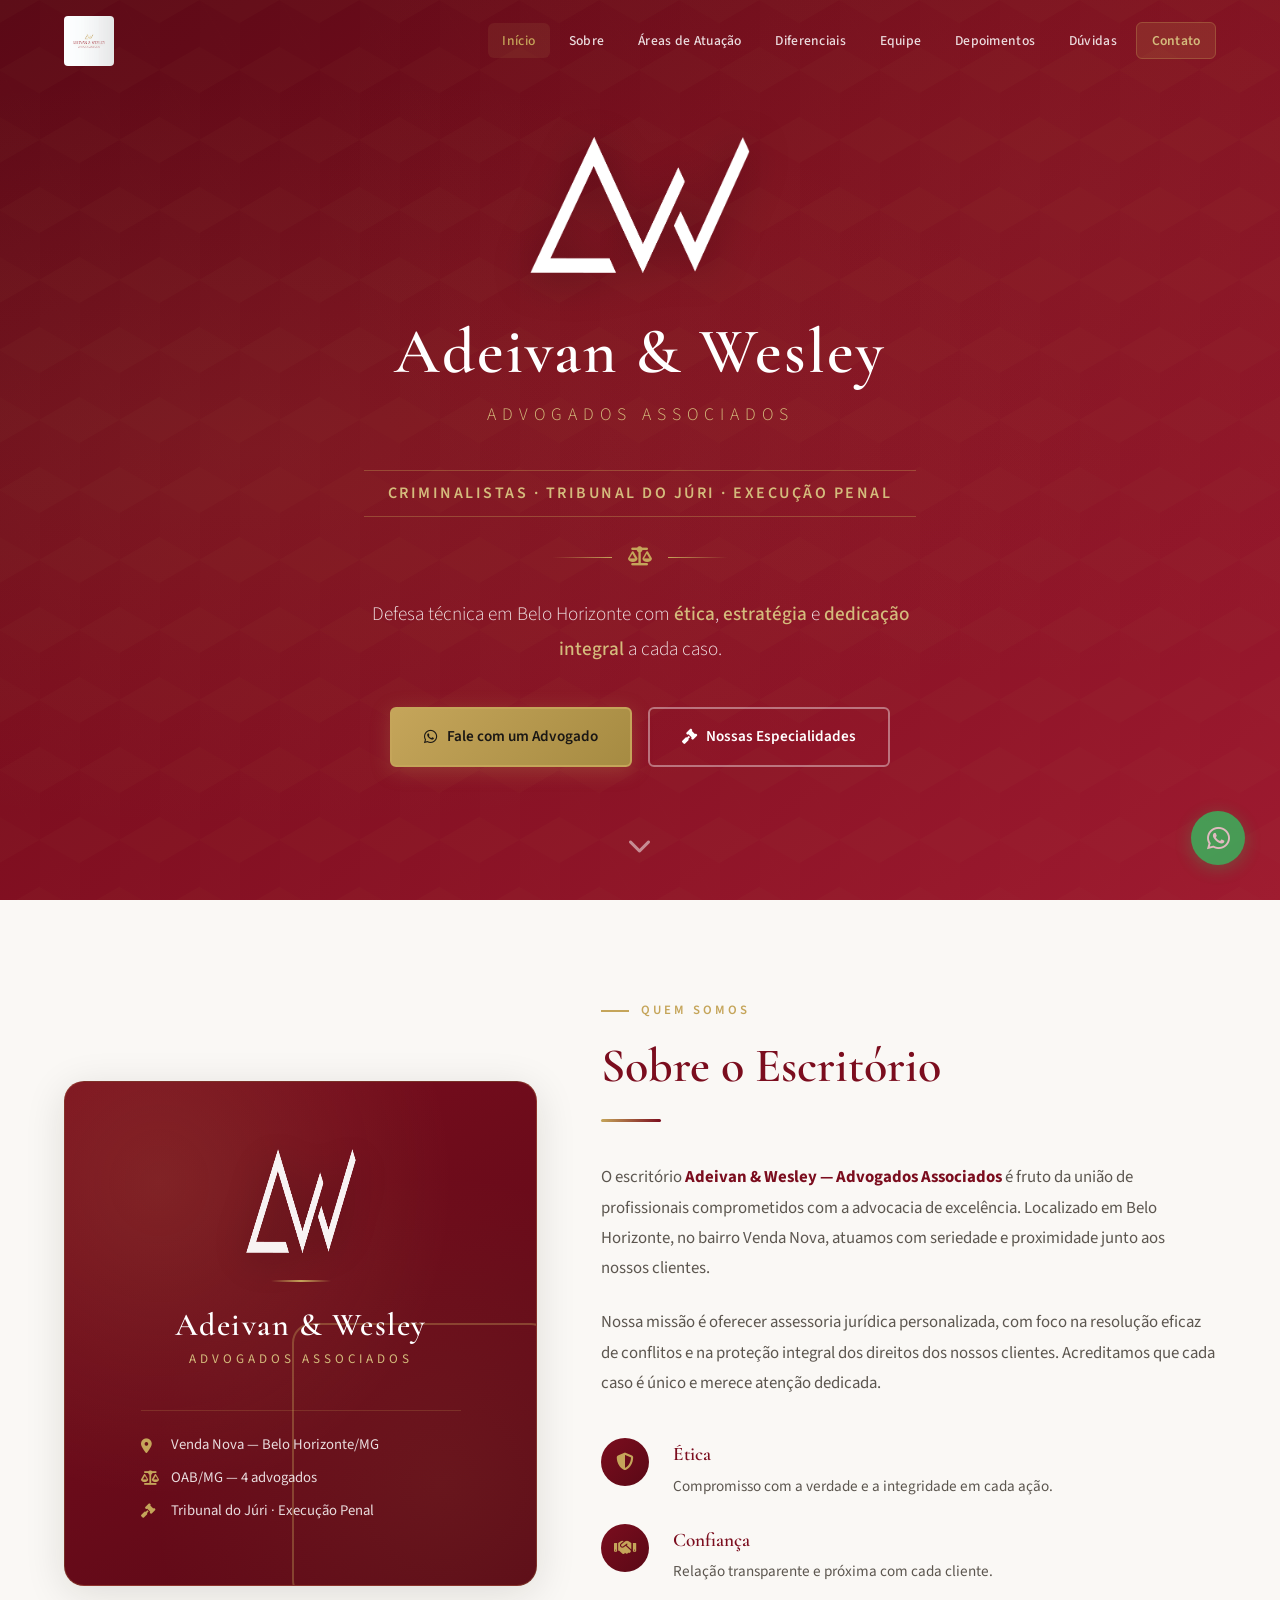
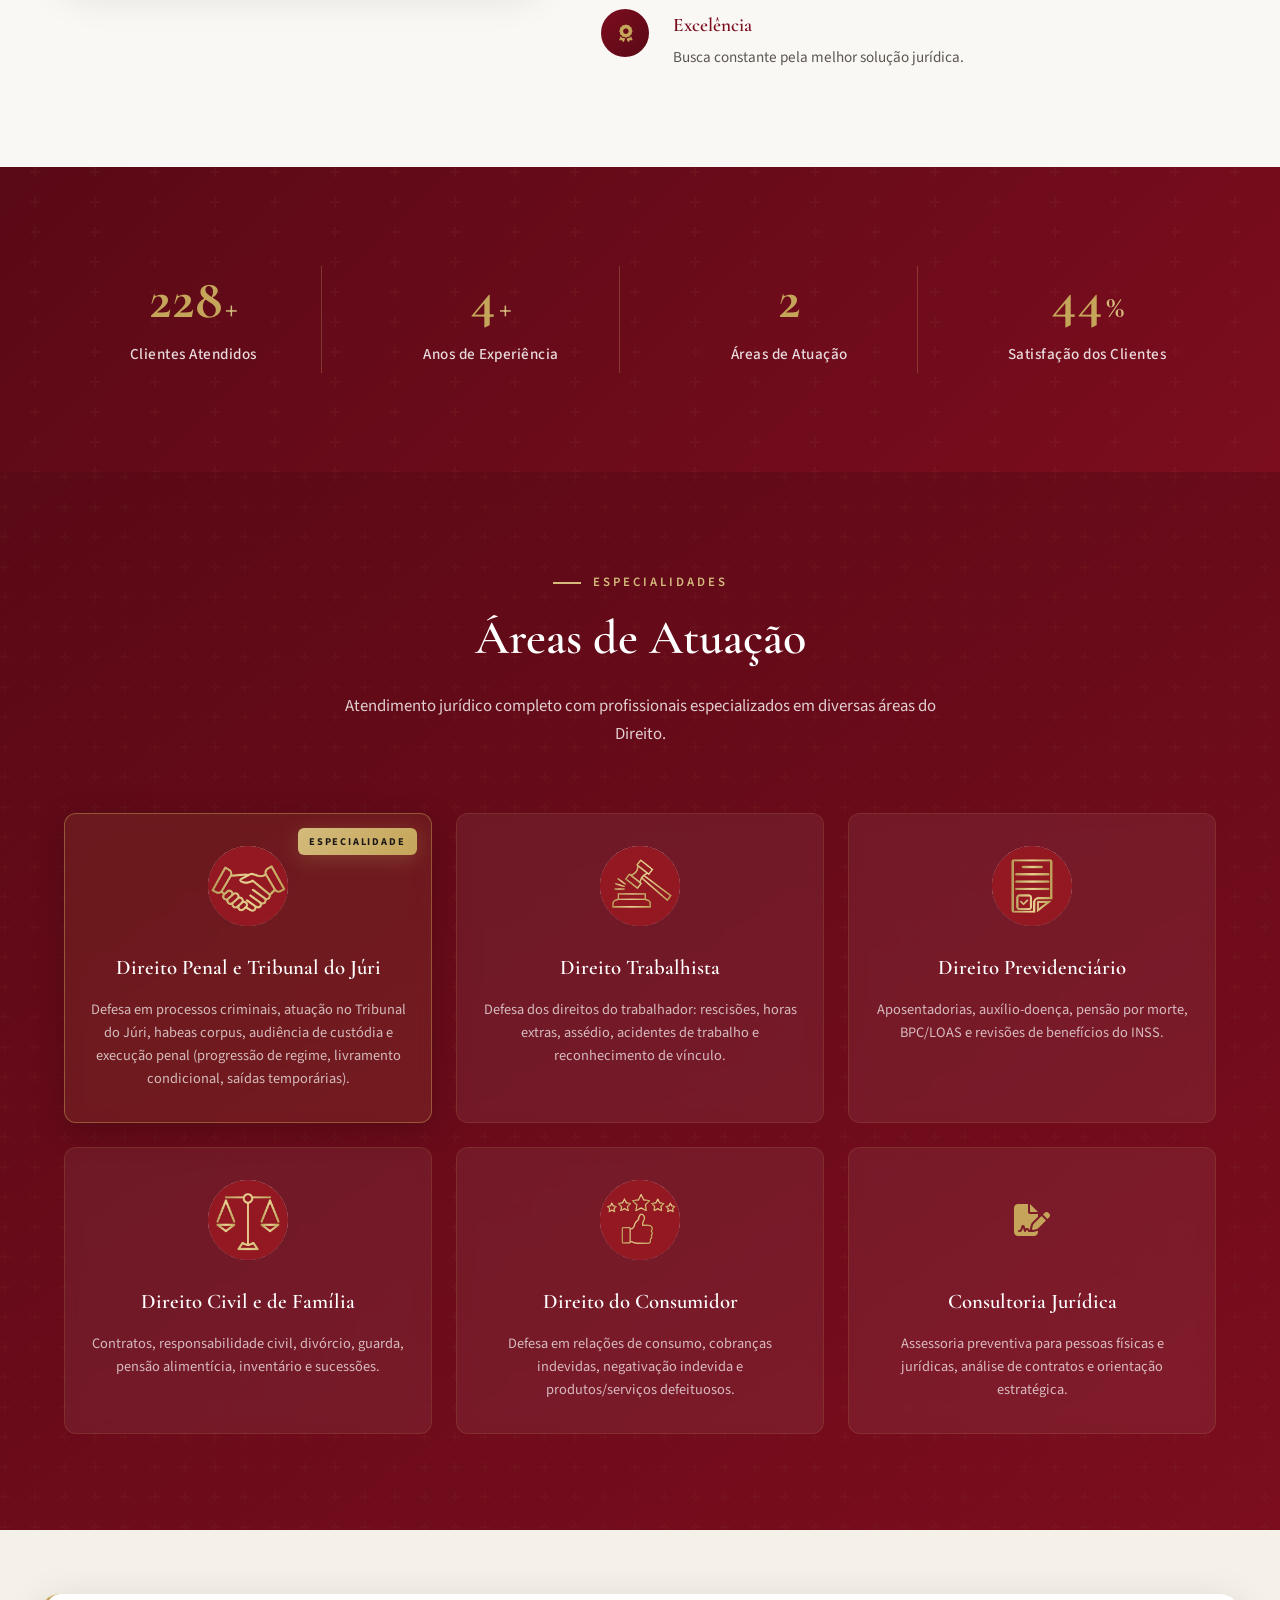
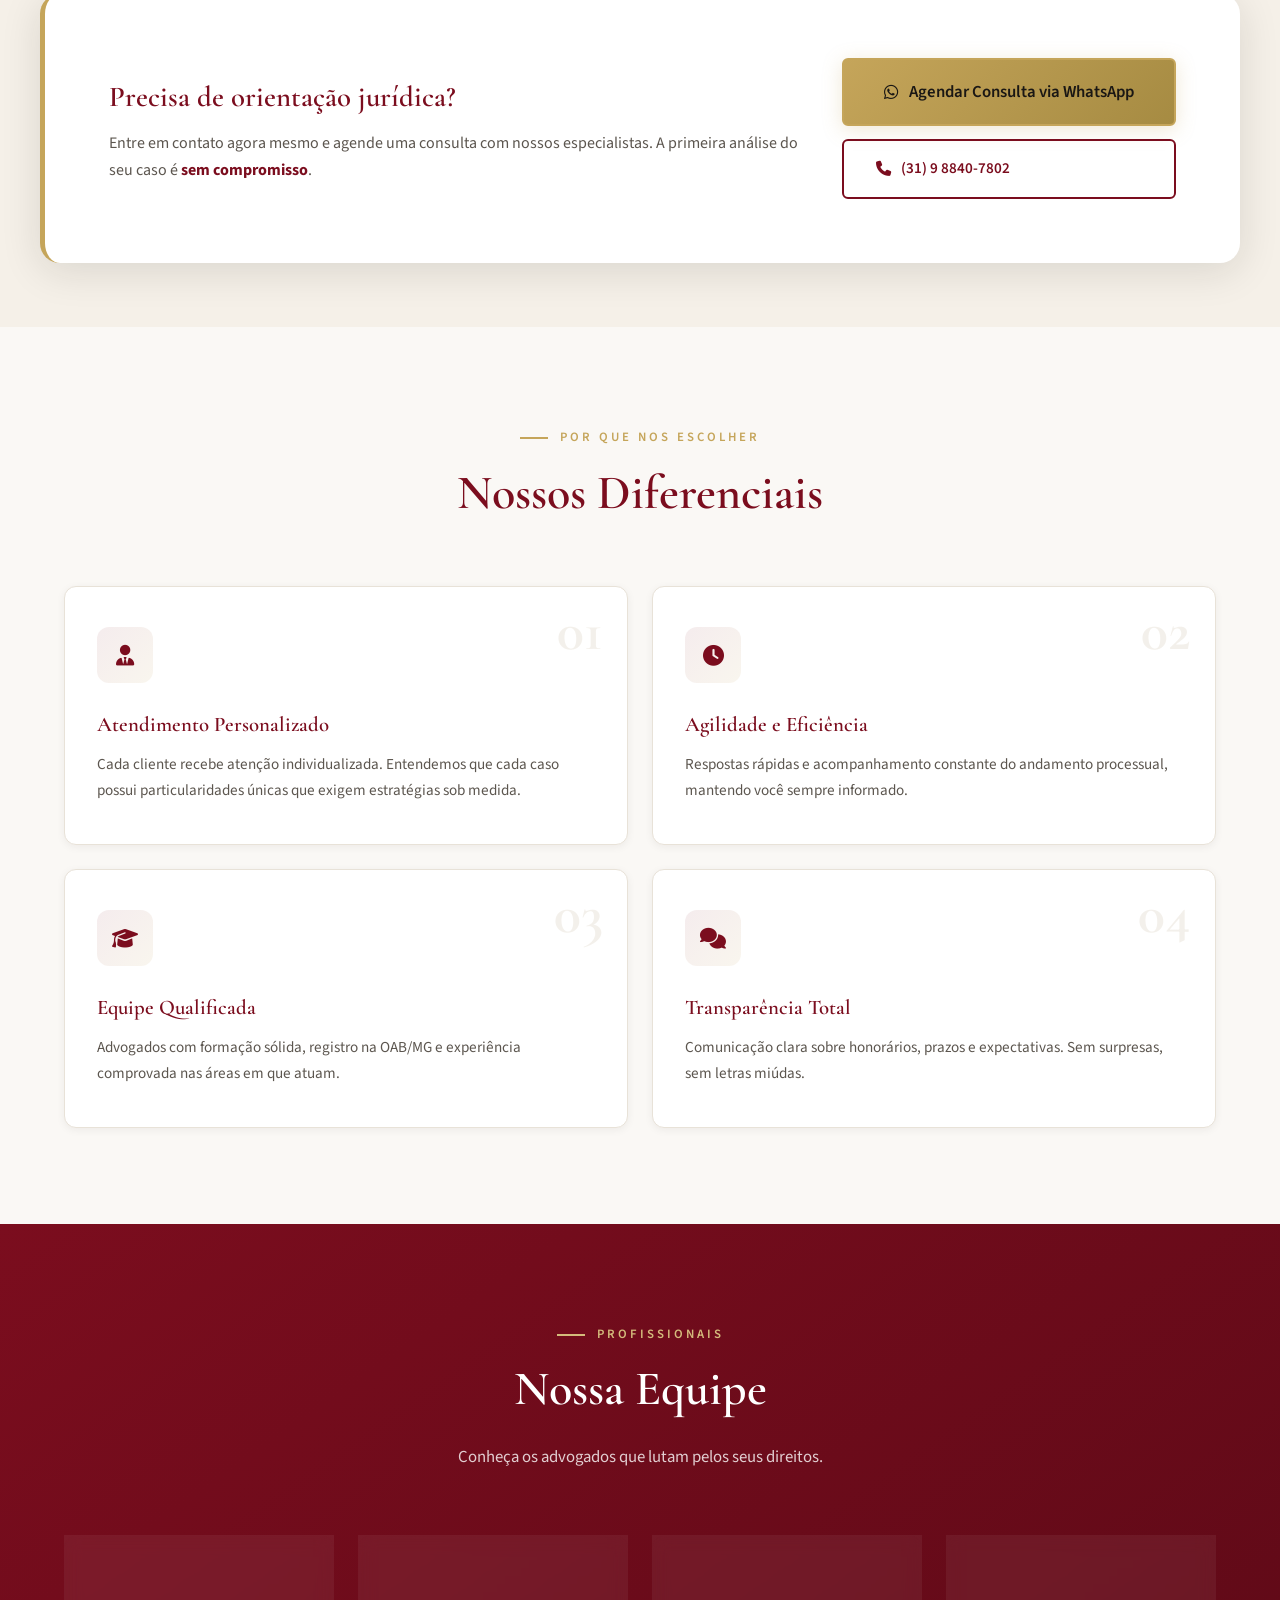
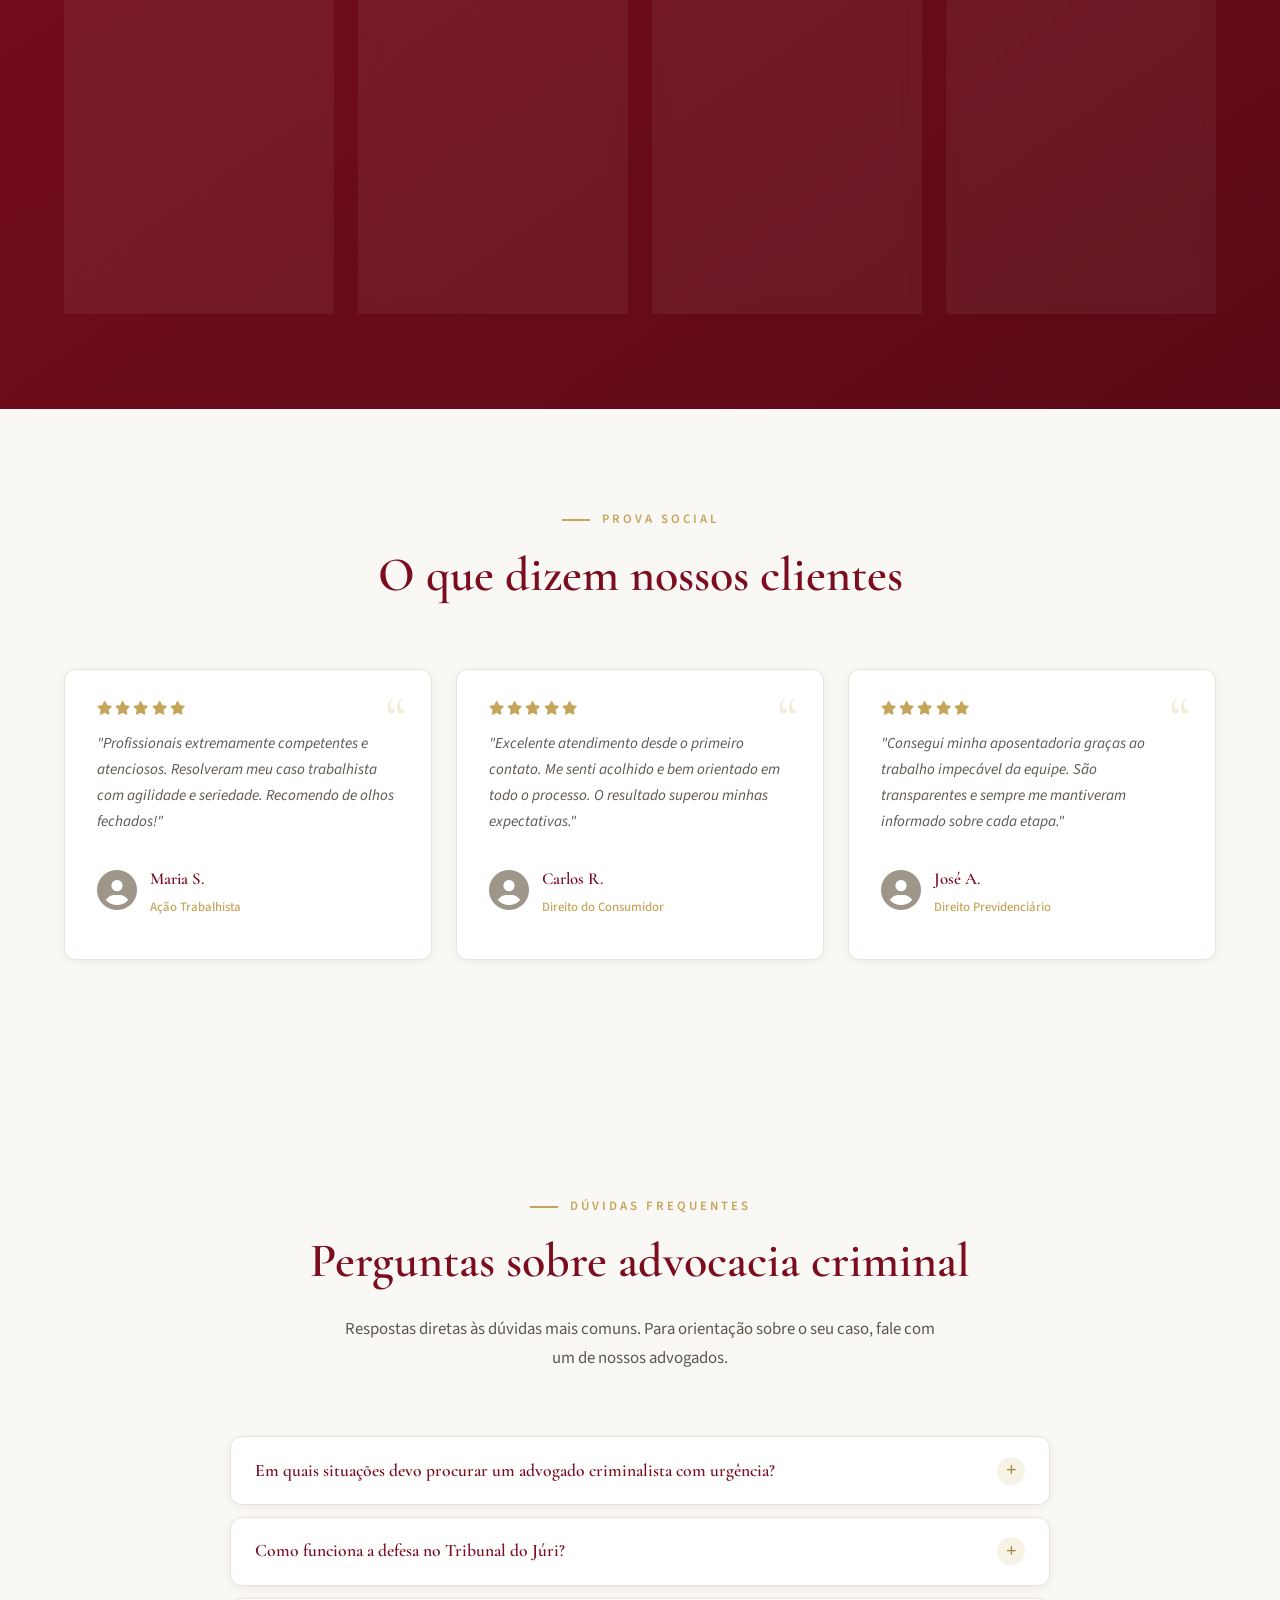
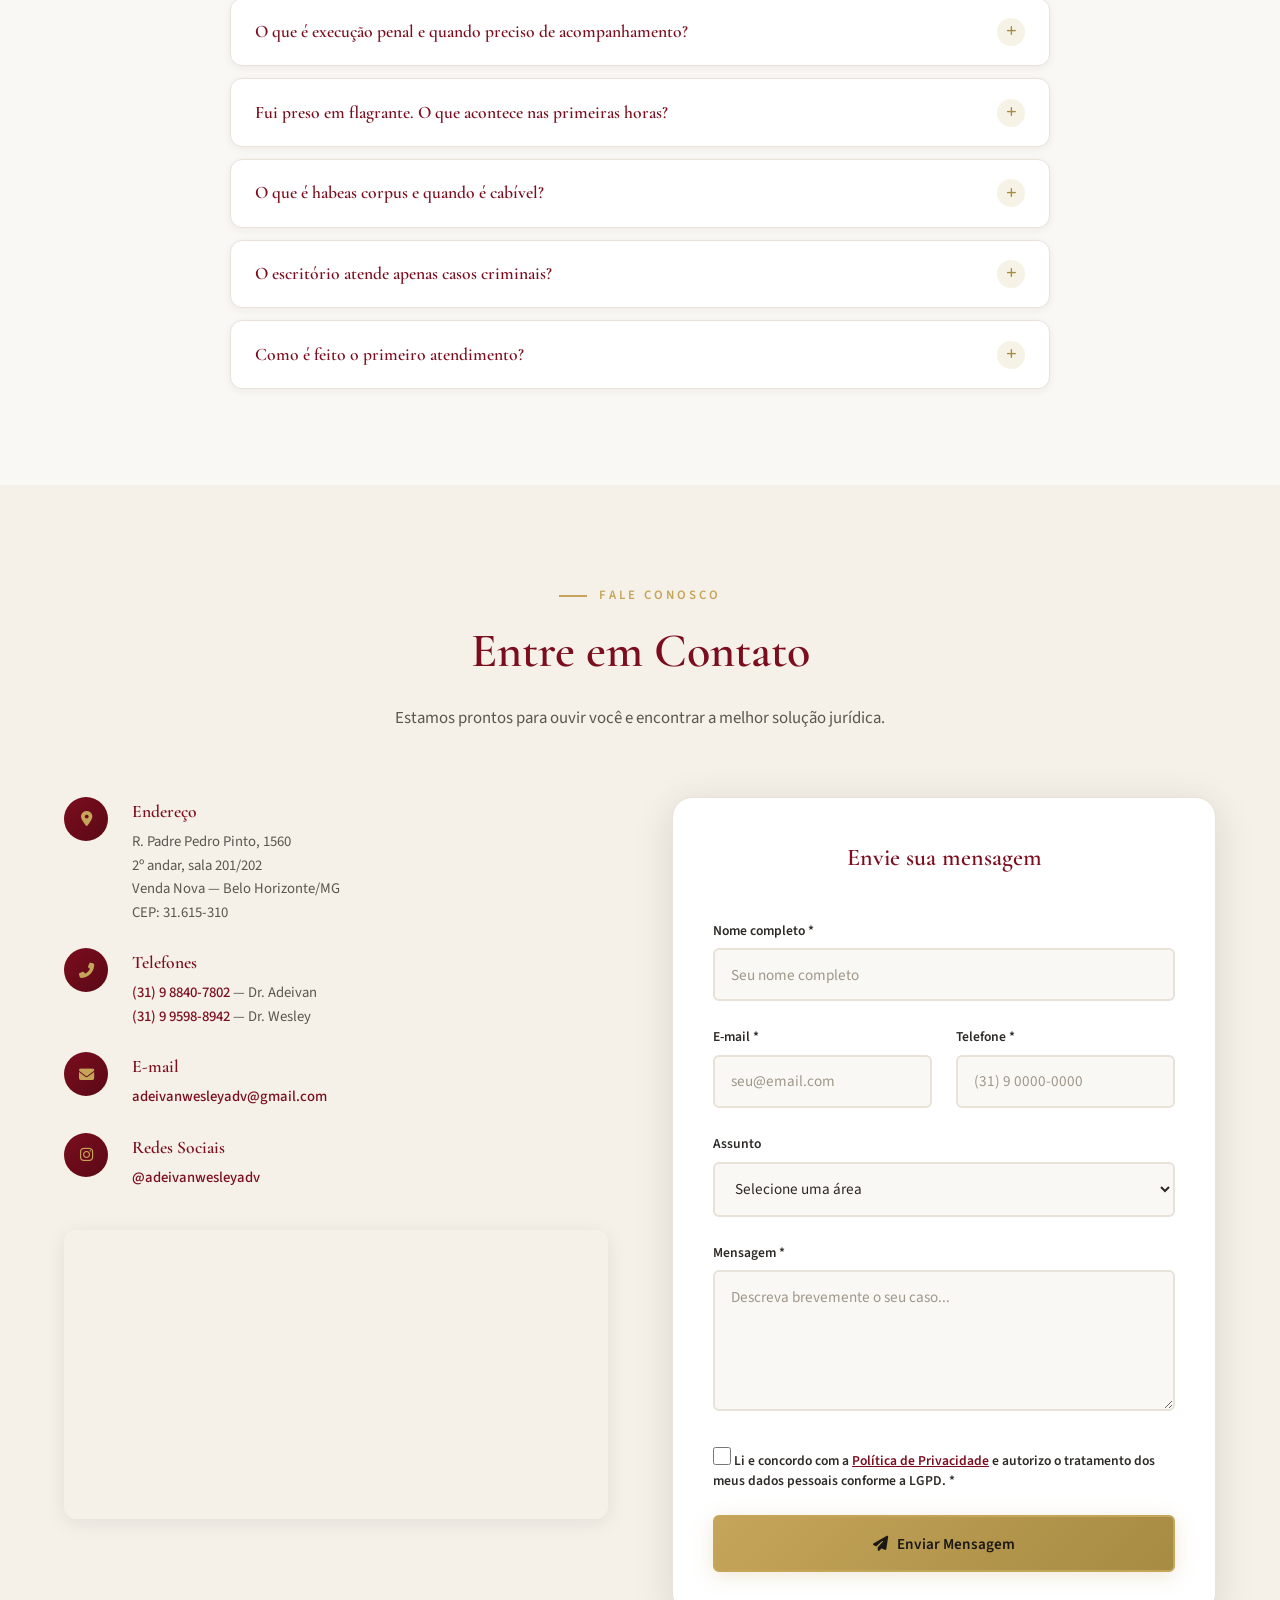
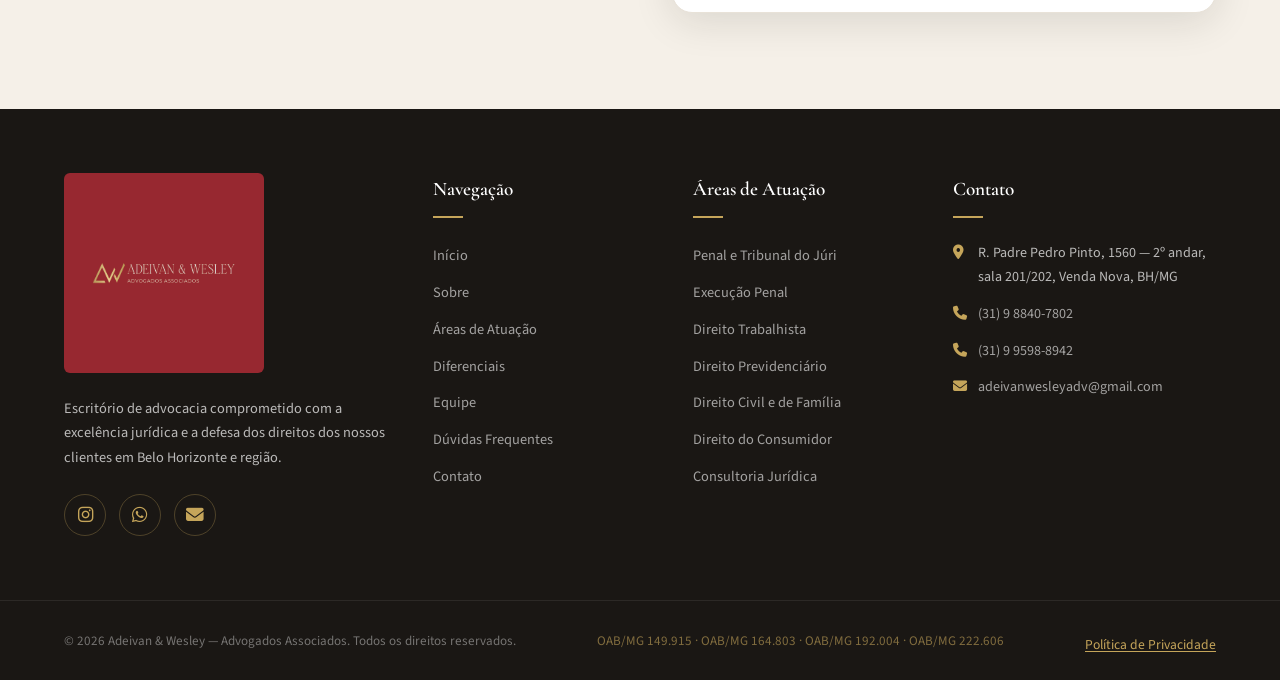
==== index.html @ 70355c6b "Commit inicial: LP Adeivan & Wesley Advogados Associados Landing page institucional posicionada como" ====
<!DOCTYPE html>
<html lang="pt-BR">

<head>
    <meta charset="UTF-8">
    <meta name="viewport" content="width=device-width, initial-scale=1.0">
    <meta name="description"
        content="Adeivan & Wesley — Advogados Associados em Belo Horizonte. Criminalistas com atuação no Tribunal do Júri e Execução Penal. Também Direito Trabalhista, Previdenciário, Civil e do Consumidor.">
    <meta name="keywords"
        content="advogado criminalista belo horizonte, advogado júri bh, tribunal do júri, execução penal, habeas corpus, audiência de custódia, advogado trabalhista bh, advogado previdenciário bh, Adeivan Wesley, Venda Nova">
    <meta name="author" content="Adeivan & Wesley Advogados Associados">
    <title>Advogados Criminalistas em BH | Adeivan & Wesley — Tribunal do Júri e Execução Penal</title>

    <!-- Favicon -->
    <link rel="icon" type="image/png" href="extracted/MARCA D'ÁGUA ÍCONE - VERSÃO PRETA.png">
    <link rel="apple-touch-icon" href="extracted/MARCA D'ÁGUA ÍCONE - VERSÃO PRETA.png">

    <!-- Open Graph / Social Media -->
    <meta property="og:type" content="website">
    <meta property="og:title" content="Advogados Criminalistas em BH | Adeivan & Wesley — Tribunal do Júri e Execução Penal">
    <meta property="og:description" content="Criminalistas em Belo Horizonte — atuação especializada no Tribunal do Júri e Execução Penal. Também Direito Trabalhista, Previdenciário, Civil e do Consumidor. Primeira análise sem compromisso.">
    <meta property="og:image" content="extracted/LOGOTIPO PRINCIPAL - VARIAÇÃO 1.jpg">
    <meta property="og:url" content="https://adeivanwesleyadv.com.br">
    <meta property="og:locale" content="pt_BR">
    <meta name="twitter:card" content="summary_large_image">
    <meta name="twitter:title" content="Advogados Criminalistas em BH | Adeivan & Wesley">
    <meta name="twitter:description" content="Criminalistas em Belo Horizonte — Tribunal do Júri e Execução Penal. Também Trabalhista, Previdenciário, Civil e Consumidor.">
    <meta name="twitter:image" content="extracted/LOGOTIPO PRINCIPAL - VARIAÇÃO 1.jpg">

    <!-- Canonical & Robots -->
    <link rel="canonical" href="https://adeivanwesleyadv.com.br">
    <meta name="robots" content="index, follow">

    <!-- Google Fonts -->
    <link rel="preconnect" href="https://fonts.googleapis.com">
    <link rel="preconnect" href="https://fonts.gstatic.com" crossorigin>
    <link
        href="https://fonts.googleapis.com/css2?family=Cormorant+Garamond:ital,wght@0,300;0,400;0,500;0,600;0,700;1,400;1,500&family=Source+Sans+3:wght@300;400;500;600;700&display=swap"
        rel="stylesheet">

    <!-- Font Awesome -->
    <link rel="preconnect" href="https://cdnjs.cloudflare.com" crossorigin>
    <link rel="stylesheet" href="https://cdnjs.cloudflare.com/ajax/libs/font-awesome/6.5.1/css/all.min.css">


    <!-- Schema.org JSON-LD (SEO Local) -->
    <script type="application/ld+json">
    {
        "@context": "https://schema.org",
        "@type": "LegalService",
        "name": "Adeivan & Wesley — Advogados Associados",
        "description": "Escritório de advocacia em Belo Horizonte especializado em Direito Penal — atuação no Tribunal do Júri e Execução Penal. Também Direito Trabalhista, Previdenciário, Civil, do Consumidor e Consultoria Jurídica.",
        "url": "https://adeivanwesleyadv.com.br",
        "telephone": ["+5531988407802", "+5531995988942"],
        "email": "adeivanwesleyadv@gmail.com",
        "address": {
            "@type": "PostalAddress",
            "streetAddress": "R. Padre Pedro Pinto, 1560, 2º andar, sala 201/202",
            "addressLocality": "Belo Horizonte",
            "addressRegion": "MG",
            "postalCode": "31615-310",
            "addressCountry": "BR"
        },
        "geo": {
            "@type": "GeoCoordinates",
            "latitude": "-19.83085",
            "longitude": "-43.97698"
        },
        "openingHours": "Mo-Fr 08:00-18:00",
        "priceRange": "$$",
        "image": "extracted/LOGOTIPO PRINCIPAL - VARIAÇÃO 1.jpg",
        "areaServed": {
            "@type": "City",
            "name": "Belo Horizonte"
        },
        "employee": [
            {
                "@type": "Person",
                "name": "Adeivan Pereira da Silva",
                "jobTitle": "Advogado Sócio — Criminalista",
                "telephone": "+5531988407802"
            },
            {
                "@type": "Person",
                "name": "Wesley Soares Lacerda",
                "jobTitle": "Advogado Sócio — Criminalista",
                "telephone": "+5531995988942"
            },
            {
                "@type": "Person",
                "name": "Wellington Júnio Soares da Silva",
                "jobTitle": "Advogado Parceiro — Trabalhista e Previdenciarista",
                "telephone": "+5531986813325"
            },
            {
                "@type": "Person",
                "name": "Márcia Pereira da Silva",
                "jobTitle": "Advogada Associada — Civilista e Familiarista"
            }
        ],
        "sameAs": [
            "https://instagram.com/adeivanwesleyadv"
        ],
        "aggregateRating": {
            "@type": "AggregateRating",
            "ratingValue": "5.0",
            "reviewCount": "3"
        }
    }
    </script>

    <link rel="stylesheet" href="style.css">
</head>

<body>
    <!-- Skip to content (acessibilidade) -->
    <a href="#sobre" class="skip-to-content">Pular para o conteúdo</a>

    <!-- ===== HEADER / NAVEGAÇÃO ===== -->
    <header class="header" id="header">
        <div class="container header__inner">
            <a href="#hero" class="header__logo">
                <img src="extracted/LOGOTIPO PRINCIPAL - VARIAÇÃO 1.jpg" alt="Adeivan & Wesley Advogados Associados"
                    class="header__logo-img" width="160" height="50" fetchpriority="high" decoding="async">
            </a>
            <nav class="header__nav" id="nav" role="navigation" aria-label="Menu principal">
                <ul class="header__menu">
                    <li><a href="#hero" class="header__link">Início</a></li>
                    <li><a href="#sobre" class="header__link">Sobre</a></li>
                    <li><a href="#areas" class="header__link">Áreas de Atuação</a></li>
                    <li><a href="#diferenciais" class="header__link">Diferenciais</a></li>
                    <li><a href="#equipe" class="header__link">Equipe</a></li>
                    <li><a href="#depoimentos" class="header__link">Depoimentos</a></li>
                    <li><a href="#faq" class="header__link">Dúvidas</a></li>
                    <li><a href="#contato" class="header__link header__link--cta">Contato</a></li>
                </ul>
            </nav>
            <button class="header__hamburger" id="hamburger" aria-label="Abrir menu">
                <span></span>
                <span></span>
                <span></span>
            </button>
        </div>
    </header>

    <!-- ===== HERO ===== -->
    <section class="hero" id="hero">
        <div class="hero__overlay"></div>
        <div class="hero__pattern"></div>
        <div class="container hero__inner">
            <div class="hero__content reveal">
                <div class="hero__logo-wrapper">
                    <img src="extracted/MARCA D'ÁGUA ÍCONE - VERSÃO BRANCA.png" alt="Adeivan & Wesley — ícone"
                        class="hero__logo hero__logo--icon" width="220" height="220" fetchpriority="high" decoding="async">
                </div>
                <h1 class="hero__title">
                    <span class="hero__title-name">Adeivan & Wesley</span>
                    <span class="hero__title-sub">Advogados Associados</span>
                </h1>
                <p class="hero__specialty">Criminalistas &middot; Tribunal do Júri &middot; Execução Penal</p>
                <div class="hero__divider">
                    <span class="hero__divider-line"></span>
                    <span class="hero__divider-icon"><i class="fas fa-balance-scale"></i></span>
                    <span class="hero__divider-line"></span>
                </div>
                <p class="hero__slogan">Defesa técnica em Belo Horizonte com <em>ética</em>, <em>estratégia</em> e
                    <em>dedicação integral</em> a cada caso.</p>
                <div class="hero__actions">
                    <a href="https://wa.me/5531988407802?text=Ol%C3%A1%2C%20gostaria%20de%20falar%20com%20um%20advogado."
                        class="btn btn--primary" target="_blank" rel="noopener">
                        <i class="fab fa-whatsapp"></i> Fale com um Advogado
                    </a>
                    <a href="#areas" class="btn btn--outline">
                        <i class="fas fa-gavel"></i> Nossas Especialidades
                    </a>
                </div>
            </div>
        </div>
        <div class="hero__scroll-indicator">
            <a href="#sobre" aria-label="Rolar para baixo">
                <i class="fas fa-chevron-down"></i>
            </a>
        </div>
    </section>

    <!-- ===== SOBRE ===== -->
    <section class="sobre" id="sobre">
        <div class="container">
            <div class="sobre__grid">
                <div class="sobre__image-col reveal reveal--left">
                    <div class="sobre__card">
                        <img src="extracted/MARCA D'ÁGUA ÍCONE - VERSÃO BRANCA.png" alt="Adeivan & Wesley" class="sobre__card-icon" loading="lazy" width="110" height="110">
                        <div class="sobre__card-divider"></div>
                        <p class="sobre__card-name">Adeivan &amp; Wesley</p>
                        <p class="sobre__card-sub">Advogados Associados</p>
                        <ul class="sobre__card-meta">
                            <li><i class="fas fa-map-marker-alt"></i> Venda Nova — Belo Horizonte/MG</li>
                            <li><i class="fas fa-balance-scale"></i> OAB/MG — 4 advogados</li>
                            <li><i class="fas fa-gavel"></i> Tribunal do Júri &middot; Execução Penal</li>
                        </ul>
                        <div class="sobre__card-accent"></div>
                    </div>
                </div>
                <div class="sobre__text-col reveal reveal--right">
                    <span class="section-tag">Quem Somos</span>
                    <h2 class="section-title">Sobre o Escritório</h2>
                    <div class="sobre__divider"></div>
                    <p class="sobre__text">
                        O escritório <strong>Adeivan & Wesley — Advogados Associados</strong> é fruto da união de
                        profissionais comprometidos com a advocacia de excelência. Localizado em Belo Horizonte, no
                        bairro Venda Nova, atuamos com seriedade e proximidade junto aos nossos clientes.
                    </p>
                    <p class="sobre__text">
                        Nossa missão é oferecer assessoria jurídica personalizada, com foco na resolução eficaz de
                        conflitos e na proteção integral dos direitos dos nossos clientes. Acreditamos que cada caso é
                        único e merece atenção dedicada.
                    </p>
                    <div class="sobre__values">
                        <div class="sobre__value">
                            <div class="sobre__value-icon"><i class="fas fa-shield-halved"></i></div>
                            <div>
                                <h4>Ética</h4>
                                <p>Compromisso com a verdade e a integridade em cada ação.</p>
                            </div>
                        </div>
                        <div class="sobre__value">
                            <div class="sobre__value-icon"><i class="fas fa-handshake"></i></div>
                            <div>
                                <h4>Confiança</h4>
                                <p>Relação transparente e próxima com cada cliente.</p>
                            </div>
                        </div>
                        <div class="sobre__value">
                            <div class="sobre__value-icon"><i class="fas fa-award"></i></div>
                            <div>
                                <h4>Excelência</h4>
                                <p>Busca constante pela melhor solução jurídica.</p>
                            </div>
                        </div>
                    </div>
                </div>
            </div>
        </div>
    </section>

    <!-- ===== ESTATÍSTICAS ===== -->
    <section class="estatisticas">
        <div class="container">
            <div class="estatisticas__grid">
                <div class="estatisticas__item reveal">
                    <span class="estatisticas__number" data-target="500">0</span>
                    <span class="estatisticas__plus">+</span>
                    <p class="estatisticas__label">Clientes Atendidos</p>
                </div>
                <div class="estatisticas__item reveal">
                    <span class="estatisticas__number" data-target="10">0</span>
                    <span class="estatisticas__plus">+</span>
                    <p class="estatisticas__label">Anos de Experiência</p>
                </div>
                <div class="estatisticas__item reveal">
                    <span class="estatisticas__number" data-target="6">0</span>
                    <span class="estatisticas__plus"></span>
                    <p class="estatisticas__label">Áreas de Atuação</p>
                </div>
                <div class="estatisticas__item reveal">
                    <span class="estatisticas__number" data-target="98">0</span>
                    <span class="estatisticas__plus">%</span>
                    <p class="estatisticas__label">Satisfação dos Clientes</p>
                </div>
            </div>
        </div>
    </section>

    <!-- ===== ÁREAS DE ATUAÇÃO ===== -->
    <section class="areas" id="areas">
        <div class="areas__bg-pattern"></div>
        <div class="container">
            <div class="section-header reveal">
                <span class="section-tag section-tag--light">Especialidades</span>
                <h2 class="section-title section-title--light">Áreas de Atuação</h2>
                <p class="section-subtitle">Atendimento jurídico completo com profissionais especializados em diversas
                    áreas do Direito.</p>
            </div>
            <div class="areas__grid">
                <div class="areas__card areas__card--featured reveal" style="--delay: 0.1s">
                    <span class="areas__card-badge">Especialidade</span>
                    <div class="areas__card-icon">
                        <img src="extracted/CAPA DESTAQUE 3.jpg" alt="Direito Penal e Tribunal do Júri" class="areas__card-highlight" loading="lazy" width="80" height="80" decoding="async">
                    </div>
                    <h3 class="areas__card-title">Direito Penal e Tribunal do Júri</h3>
                    <p class="areas__card-text">Defesa em processos criminais, atuação no Tribunal do Júri, habeas
                        corpus, audiência de custódia e execução penal (progressão de regime, livramento
                        condicional, saídas temporárias).</p>
                </div>
                <div class="areas__card reveal" style="--delay: 0.2s">
                    <div class="areas__card-icon">
                        <img src="extracted/CAPA DESTAQUE 4.jpg" alt="Direito Trabalhista"
                            class="areas__card-highlight" loading="lazy" width="80" height="80" decoding="async">
                    </div>
                    <h3 class="areas__card-title">Direito Trabalhista</h3>
                    <p class="areas__card-text">Defesa dos direitos do trabalhador: rescisões, horas extras, assédio,
                        acidentes de trabalho e reconhecimento de vínculo.</p>
                </div>
                <div class="areas__card reveal" style="--delay: 0.3s">
                    <div class="areas__card-icon">
                        <img src="extracted/CAPA DESTAQUE 2.jpg" alt="Direito Previdenciário"
                            class="areas__card-highlight" loading="lazy" width="80" height="80" decoding="async">
                    </div>
                    <h3 class="areas__card-title">Direito Previdenciário</h3>
                    <p class="areas__card-text">Aposentadorias, auxílio-doença, pensão por morte, BPC/LOAS e revisões
                        de benefícios do INSS.</p>
                </div>
                <div class="areas__card reveal" style="--delay: 0.4s">
                    <div class="areas__card-icon">
                        <img src="extracted/CAPA DESTAQUE 5.jpg" alt="Direito Civil e de Família" class="areas__card-highlight" loading="lazy" width="80" height="80" decoding="async">
                    </div>
                    <h3 class="areas__card-title">Direito Civil e de Família</h3>
                    <p class="areas__card-text">Contratos, responsabilidade civil, divórcio, guarda, pensão
                        alimentícia, inventário e sucessões.</p>
                </div>
                <div class="areas__card reveal" style="--delay: 0.5s">
                    <div class="areas__card-icon">
                        <img src="extracted/CAPA DESTAQUE 1.jpg" alt="Direito do Consumidor"
                            class="areas__card-highlight" loading="lazy" width="80" height="80" decoding="async">
                    </div>
                    <h3 class="areas__card-title">Direito do Consumidor</h3>
                    <p class="areas__card-text">Defesa em relações de consumo, cobranças indevidas, negativação
                        indevida e produtos/serviços defeituosos.</p>
                </div>
                <div class="areas__card reveal" style="--delay: 0.6s">
                    <div class="areas__card-icon">
                        <i class="fas fa-file-signature areas__card-fa"></i>
                    </div>
                    <h3 class="areas__card-title">Consultoria Jurídica</h3>
                    <p class="areas__card-text">Assessoria preventiva para pessoas físicas e jurídicas, análise de
                        contratos e orientação estratégica.</p>
                </div>
            </div>
        </div>
    </section>

    <!-- ===== CTA INTERMEDIÁRIO ===== -->
    <section class="cta-mid">
        <div class="container cta-mid__inner reveal">
            <div class="cta-mid__content">
                <h2 class="cta-mid__title">Precisa de orientação jurídica?</h2>
                <p class="cta-mid__text">Entre em contato agora mesmo e agende uma consulta com nossos especialistas. A
                    primeira análise do seu caso é <strong>sem compromisso</strong>.</p>
            </div>
            <div class="cta-mid__actions">
                <a href="https://wa.me/5531988407802?text=Ol%C3%A1%2C%20gostaria%20de%20agendar%20uma%20consulta."
                    class="btn btn--primary btn--lg" target="_blank" rel="noopener">
                    <i class="fab fa-whatsapp"></i> Agendar Consulta via WhatsApp
                </a>
                <a href="tel:+5531988407802" class="btn btn--outline-dark">
                    <i class="fas fa-phone"></i> (31) 9 8840-7802
                </a>
            </div>
        </div>
    </section>

    <!-- ===== DIFERENCIAIS ===== -->
    <section class="diferenciais" id="diferenciais">
        <div class="container">
            <div class="section-header reveal">
                <span class="section-tag">Por que nos escolher</span>
                <h2 class="section-title">Nossos Diferenciais</h2>
            </div>
            <div class="diferenciais__grid">
                <div class="diferenciais__item reveal" style="--delay: 0.1s">
                    <div class="diferenciais__number">01</div>
                    <div class="diferenciais__icon"><i class="fas fa-user-tie"></i></div>
                    <h3 class="diferenciais__title">Atendimento Personalizado</h3>
                    <p class="diferenciais__text">Cada cliente recebe atenção individualizada. Entendemos que cada caso
                        possui particularidades únicas que exigem estratégias sob medida.</p>
                </div>
                <div class="diferenciais__item reveal" style="--delay: 0.2s">
                    <div class="diferenciais__number">02</div>
                    <div class="diferenciais__icon"><i class="fas fa-clock"></i></div>
                    <h3 class="diferenciais__title">Agilidade e Eficiência</h3>
                    <p class="diferenciais__text">Respostas rápidas e acompanhamento constante do andamento processual,
                        mantendo você sempre informado.</p>
                </div>
                <div class="diferenciais__item reveal" style="--delay: 0.3s">
                    <div class="diferenciais__number">03</div>
                    <div class="diferenciais__icon"><i class="fas fa-graduation-cap"></i></div>
                    <h3 class="diferenciais__title">Equipe Qualificada</h3>
                    <p class="diferenciais__text">Advogados com formação sólida, registro na OAB/MG e experiência
                        comprovada nas áreas em que atuam.</p>
                </div>
                <div class="diferenciais__item reveal" style="--delay: 0.4s">
                    <div class="diferenciais__number">04</div>
                    <div class="diferenciais__icon"><i class="fas fa-comments"></i></div>
                    <h3 class="diferenciais__title">Transparência Total</h3>
                    <p class="diferenciais__text">Comunicação clara sobre honorários, prazos e expectativas. Sem
                        surpresas, sem letras miúdas.</p>
                </div>
            </div>
        </div>
    </section>

    <!-- ===== EQUIPE ===== -->
    <section class="equipe" id="equipe">
        <div class="equipe__bg"></div>
        <div class="container">
            <div class="section-header reveal">
                <span class="section-tag section-tag--light">Profissionais</span>
                <h2 class="section-title section-title--light">Nossa Equipe</h2>
                <p class="section-subtitle">Conheça os advogados que lutam pelos seus direitos.</p>
            </div>
            <div class="equipe__grid">
                <div class="equipe__card reveal" style="--delay: 0.1s">
                    <div class="equipe__photo-icon">
                        <i class="fas fa-user-tie"></i>
                    </div>
                    <div class="equipe__info">
                        <h3 class="equipe__name">Dr. Adeivan Pereira da Silva</h3>
                        <span class="equipe__oab">OAB/MG 149.915</span>
                        <p class="equipe__role">Advogado Sócio<br><strong>Criminalista (Júri e Exec. Penal)</strong></p>
                        <div class="equipe__contact-links">
                            <a href="tel:+5531988407802" class="equipe__link"><i class="fas fa-phone"></i> (31) 9 8840-7802</a>
                            <a href="https://instagram.com/pereiraadeivan" class="equipe__link" target="_blank" rel="noopener"><i class="fab fa-instagram"></i> @pereiraadeivan</a>
                        </div>
                    </div>
                </div>
                <div class="equipe__card reveal" style="--delay: 0.2s">
                    <div class="equipe__photo-icon">
                        <i class="fas fa-user-tie"></i>
                    </div>
                    <div class="equipe__info">
                        <h3 class="equipe__name">Dr. Wesley Soares Lacerda</h3>
                        <span class="equipe__oab">OAB/MG 164.803</span>
                        <p class="equipe__role">Advogado Sócio<br><strong>Criminalista (Júri e Exec. Penal)</strong></p>
                        <div class="equipe__contact-links">
                            <a href="tel:+5531995988942" class="equipe__link"><i class="fas fa-phone"></i> (31) 9 9598-8942</a>
                            <a href="https://instagram.com/wesleysoareslacerdaadv" class="equipe__link" target="_blank" rel="noopener"><i class="fab fa-instagram"></i> @wesleysoareslacerdaadv</a>
                        </div>
                    </div>
                </div>
                <div class="equipe__card reveal" style="--delay: 0.3s">
                    <div class="equipe__photo-icon">
                        <i class="fas fa-user-tie"></i>
                    </div>
                    <div class="equipe__info">
                        <h3 class="equipe__name">Dr. Wellington Júnio Soares da Silva</h3>
                        <span class="equipe__oab">OAB/MG 192.004</span>
                        <p class="equipe__role">Advogado Parceiro<br><strong>Trabalhista e Previdenciarista</strong></p>
                        <div class="equipe__contact-links">
                            <a href="tel:+5531986813325" class="equipe__link"><i class="fas fa-phone"></i> (31) 9 8681-3325</a>
                            <a href="https://instagram.com/wellingtonjunio.adv" class="equipe__link" target="_blank" rel="noopener"><i class="fab fa-instagram"></i> @wellingtonjunio.adv</a>
                        </div>
                    </div>
                </div>
                <div class="equipe__card reveal" style="--delay: 0.4s">
                    <div class="equipe__photo-icon equipe__photo-icon--fem">
                        <i class="fas fa-user-tie"></i>
                    </div>
                    <div class="equipe__info">
                        <h3 class="equipe__name">Dra. Márcia Pereira da Silva</h3>
                        <span class="equipe__oab">OAB/MG 222.606</span>
                        <p class="equipe__role">Advogada Associada<br><strong>Civilista e Familiarista</strong></p>
                    </div>
                </div>
            </div>
        </div>
    </section>

    <!-- ===== DEPOIMENTOS ===== -->
    <section class="depoimentos" id="depoimentos">
        <div class="container">
            <div class="section-header reveal">
                <span class="section-tag">Prova Social</span>
                <h2 class="section-title">O que dizem nossos clientes</h2>
            </div>
            <div class="depoimentos__grid">
                <div class="depoimentos__card reveal" style="--delay: 0.1s">
                    <div class="depoimentos__stars">
                        <i class="fas fa-star"></i><i class="fas fa-star"></i><i class="fas fa-star"></i><i
                            class="fas fa-star"></i><i class="fas fa-star"></i>
                    </div>
                    <blockquote class="depoimentos__quote">
                        "Profissionais extremamente competentes e atenciosos. Resolveram meu caso trabalhista com
                        agilidade e seriedade. Recomendo de olhos fechados!"
                    </blockquote>
                    <div class="depoimentos__author">
                        <div class="depoimentos__avatar"><i class="fas fa-user-circle"></i></div>
                        <div>
                            <cite class="depoimentos__name">Maria S.</cite>
                            <span class="depoimentos__case">Ação Trabalhista</span>
                        </div>
                    </div>
                </div>
                <div class="depoimentos__card reveal" style="--delay: 0.2s">
                    <div class="depoimentos__stars">
                        <i class="fas fa-star"></i><i class="fas fa-star"></i><i class="fas fa-star"></i><i
                            class="fas fa-star"></i><i class="fas fa-star"></i>
                    </div>
                    <blockquote class="depoimentos__quote">
                        "Excelente atendimento desde o primeiro contato. Me senti acolhido e bem orientado em todo o
                        processo. O resultado superou minhas expectativas."
                    </blockquote>
                    <div class="depoimentos__author">
                        <div class="depoimentos__avatar"><i class="fas fa-user-circle"></i></div>
                        <div>
                            <cite class="depoimentos__name">Carlos R.</cite>
                            <span class="depoimentos__case">Direito do Consumidor</span>
                        </div>
                    </div>
                </div>
                <div class="depoimentos__card reveal" style="--delay: 0.3s">
                    <div class="depoimentos__stars">
                        <i class="fas fa-star"></i><i class="fas fa-star"></i><i class="fas fa-star"></i><i
                            class="fas fa-star"></i><i class="fas fa-star"></i>
                    </div>
                    <blockquote class="depoimentos__quote">
                        "Consegui minha aposentadoria graças ao trabalho impecável da equipe. São transparentes e sempre
                        me mantiveram informado sobre cada etapa."
                    </blockquote>
                    <div class="depoimentos__author">
                        <div class="depoimentos__avatar"><i class="fas fa-user-circle"></i></div>
                        <div>
                            <cite class="depoimentos__name">José A.</cite>
                            <span class="depoimentos__case">Direito Previdenciário</span>
                        </div>
                    </div>
                </div>
            </div>
            <p class="depoimentos__disclaimer">
                <!-- [INSERIR: depoimentos reais dos clientes no lugar dos textos acima] -->
            </p>
        </div>
    </section>

    <!-- ===== FAQ ===== -->
    <section class="faq" id="faq">
        <div class="container">
            <div class="section-header reveal">
                <span class="section-tag">Dúvidas Frequentes</span>
                <h2 class="section-title">Perguntas sobre advocacia criminal</h2>
                <p class="section-subtitle--dark">Respostas diretas às dúvidas mais comuns. Para orientação sobre o
                    seu caso, fale com um de nossos advogados.</p>
            </div>
            <div class="faq__list reveal">
                <details class="faq__item">
                    <summary class="faq__question">
                        <span>Em quais situações devo procurar um advogado criminalista com urgência?</span>
                        <i class="fas fa-plus faq__icon" aria-hidden="true"></i>
                    </summary>
                    <div class="faq__answer">
                        <p>Sempre que houver risco à liberdade: prisão em flagrante, intimação policial, audiência
                            de custódia, cumprimento de mandado, busca e apreensão ou recebimento de denúncia. Nesses
                            momentos, cada hora conta — a atuação imediata do advogado é o que garante o exercício
                            pleno do direito de defesa.</p>
                    </div>
                </details>
                <details class="faq__item">
                    <summary class="faq__question">
                        <span>Como funciona a defesa no Tribunal do Júri?</span>
                        <i class="fas fa-plus faq__icon" aria-hidden="true"></i>
                    </summary>
                    <div class="faq__answer">
                        <p>O Tribunal do Júri julga crimes dolosos contra a vida (homicídio, infanticídio, aborto e
                            induzimento ao suicídio). O procedimento tem duas fases: a de formação da culpa (sumário
                            de culpa), que pode terminar em impronúncia, absolvição sumária, desclassificação ou
                            pronúncia; e, em caso de pronúncia, o julgamento em plenário, onde sete jurados decidem
                            soberanamente. A preparação técnica — estudo dos autos, produção de provas, teses de
                            defesa e oratória em plenário — é decisiva em cada etapa.</p>
                    </div>
                </details>
                <details class="faq__item">
                    <summary class="faq__question">
                        <span>O que é execução penal e quando preciso de acompanhamento?</span>
                        <i class="fas fa-plus faq__icon" aria-hidden="true"></i>
                    </summary>
                    <div class="faq__answer">
                        <p>Execução penal é a fase em que a pena já foi fixada por sentença e passa a ser cumprida.
                            Durante a execução, podem ser pleiteados direitos como progressão de regime, livramento
                            condicional, saídas temporárias, remição pelo trabalho ou estudo, indulto e comutação.
                            Cada requerimento tem requisitos próprios e prazos específicos — o acompanhamento
                            técnico é o que assegura que nenhum direito seja perdido por falta de provocação.</p>
                    </div>
                </details>
                <details class="faq__item">
                    <summary class="faq__question">
                        <span>Fui preso em flagrante. O que acontece nas primeiras horas?</span>
                        <i class="fas fa-plus faq__icon" aria-hidden="true"></i>
                    </summary>
                    <div class="faq__answer">
                        <p>Após a prisão, é lavrado o Auto de Prisão em Flagrante (APF) e, em até 24 horas, o preso
                            é apresentado ao juiz na audiência de custódia, em que se decide pela manutenção da
                            prisão, relaxamento, liberdade provisória (com ou sem medidas cautelares) ou conversão
                            em preventiva. A presença do advogado desde o primeiro momento é fundamental — inclusive
                            para que o acusado possa permanecer em silêncio quando for estratégico.</p>
                    </div>
                </details>
                <details class="faq__item">
                    <summary class="faq__question">
                        <span>O que é habeas corpus e quando é cabível?</span>
                        <i class="fas fa-plus faq__icon" aria-hidden="true"></i>
                    </summary>
                    <div class="faq__answer">
                        <p>Habeas corpus é a ação constitucional que protege a liberdade de locomoção. Pode ser
                            preventivo (salvo-conduto, quando há ameaça de prisão) ou liberatório (quando há coação
                            ilegal em curso). É cabível em hipóteses como ilegalidade da prisão, excesso de prazo,
                            ausência de fundamentação, nulidade processual ou incompetência do juízo.</p>
                    </div>
                </details>
                <details class="faq__item">
                    <summary class="faq__question">
                        <span>O escritório atende apenas casos criminais?</span>
                        <i class="fas fa-plus faq__icon" aria-hidden="true"></i>
                    </summary>
                    <div class="faq__answer">
                        <p>Nossa principal área de atuação é o Direito Penal — Tribunal do Júri e Execução Penal.
                            Contamos ainda com profissionais associados e parceiros que atuam em Direito
                            Trabalhista, Previdenciário, Civil, de Família, do Consumidor e Consultoria Jurídica,
                            oferecendo atendimento integrado.</p>
                    </div>
                </details>
                <details class="faq__item">
                    <summary class="faq__question">
                        <span>Como é feito o primeiro atendimento?</span>
                        <i class="fas fa-plus faq__icon" aria-hidden="true"></i>
                    </summary>
                    <div class="faq__answer">
                        <p>O primeiro contato pode ser feito por WhatsApp, telefone, e-mail ou pelo formulário desta
                            página. A partir disso, agendamos uma reunião presencial no escritório (ou virtual, se
                            for o caso) para ouvir sua situação, analisar documentos e explicar, de forma clara, os
                            caminhos possíveis. Informações compartilhadas nesta etapa estão protegidas pelo sigilo
                            profissional do advogado.</p>
                    </div>
                </details>
            </div>
        </div>
    </section>

    <!-- Schema.org FAQPage -->
    <script type="application/ld+json">
    {
        "@context": "https://schema.org",
        "@type": "FAQPage",
        "mainEntity": [
            {
                "@type": "Question",
                "name": "Em quais situações devo procurar um advogado criminalista com urgência?",
                "acceptedAnswer": {
                    "@type": "Answer",
                    "text": "Sempre que houver risco à liberdade: prisão em flagrante, intimação policial, audiência de custódia, cumprimento de mandado, busca e apreensão ou recebimento de denúncia. A atuação imediata do advogado garante o exercício pleno do direito de defesa."
                }
            },
            {
                "@type": "Question",
                "name": "Como funciona a defesa no Tribunal do Júri?",
                "acceptedAnswer": {
                    "@type": "Answer",
                    "text": "O Tribunal do Júri julga crimes dolosos contra a vida. O procedimento tem duas fases: formação da culpa (que pode terminar em impronúncia, absolvição sumária, desclassificação ou pronúncia) e, em caso de pronúncia, julgamento em plenário com sete jurados."
                }
            },
            {
                "@type": "Question",
                "name": "O que é execução penal e quando preciso de acompanhamento?",
                "acceptedAnswer": {
                    "@type": "Answer",
                    "text": "Execução penal é a fase em que a pena é cumprida. Podem ser pleiteados progressão de regime, livramento condicional, saídas temporárias, remição, indulto e comutação. Cada requerimento tem requisitos e prazos próprios."
                }
            },
            {
                "@type": "Question",
                "name": "Fui preso em flagrante. O que acontece nas primeiras horas?",
                "acceptedAnswer": {
                    "@type": "Answer",
                    "text": "É lavrado o Auto de Prisão em Flagrante e, em até 24 horas, o preso é apresentado na audiência de custódia, em que se decide pela manutenção da prisão, relaxamento, liberdade provisória ou conversão em preventiva."
                }
            },
            {
                "@type": "Question",
                "name": "O que é habeas corpus e quando é cabível?",
                "acceptedAnswer": {
                    "@type": "Answer",
                    "text": "Habeas corpus é a ação constitucional que protege a liberdade de locomoção. Pode ser preventivo (salvo-conduto) ou liberatório. Cabível em ilegalidade da prisão, excesso de prazo, ausência de fundamentação, nulidade processual ou incompetência do juízo."
                }
            }
        ]
    }
    </script>

    <!-- ===== CONTATO / FORMULÁRIO ===== -->
    <section class="contato" id="contato">
        <div class="container">
            <div class="section-header reveal">
                <span class="section-tag">Fale Conosco</span>
                <h2 class="section-title">Entre em Contato</h2>
                <p class="section-subtitle--dark">Estamos prontos para ouvir você e encontrar a melhor solução jurídica.
                </p>
            </div>
            <div class="contato__grid">
                <div class="contato__info reveal reveal--left">
                    <div class="contato__info-card">
                        <div class="contato__info-item">
                            <div class="contato__info-icon"><i class="fas fa-map-marker-alt"></i></div>
                            <div>
                                <h4>Endereço</h4>
                                <p>R. Padre Pedro Pinto, 1560<br>2º andar, sala 201/202<br>Venda Nova — Belo
                                    Horizonte/MG<br>CEP: 31.615-310</p>
                            </div>
                        </div>
                        <div class="contato__info-item">
                            <div class="contato__info-icon"><i class="fas fa-phone-alt"></i></div>
                            <div>
                                <h4>Telefones</h4>
                                <p>
                                    <a href="tel:+5531988407802">(31) 9 8840-7802</a> — Dr. Adeivan<br>
                                    <a href="tel:+5531995988942">(31) 9 9598-8942</a> — Dr. Wesley
                                </p>
                            </div>
                        </div>
                        <div class="contato__info-item">
                            <div class="contato__info-icon"><i class="fas fa-envelope"></i></div>
                            <div>
                                <h4>E-mail</h4>
                                <p><a href="mailto:adeivanwesleyadv@gmail.com">adeivanwesleyadv@gmail.com</a></p>
                            </div>
                        </div>
                        <div class="contato__info-item">
                            <div class="contato__info-icon"><i class="fab fa-instagram"></i></div>
                            <div>
                                <h4>Redes Sociais</h4>
                                <p><a href="https://instagram.com/adeivanwesleyadv" target="_blank"
                                        rel="noopener">@adeivanwesleyadv</a></p>
                            </div>
                        </div>
                    </div>

                    <!-- Mapa -->
                    <div class="contato__map">
                        <iframe
                            src="https://maps.google.com/maps?q=R.+Padre+Pedro+Pinto,+1560,+Venda+Nova,+Belo+Horizonte,+MG,+31615-310&t=&z=16&ie=UTF8&iwloc=&output=embed"
                            width="100%" height="280" style="border:0; border-radius: 12px;" allowfullscreen=""
                            loading="lazy" referrerpolicy="no-referrer-when-downgrade"
                            title="Localização do escritório Adeivan & Wesley Advogados — R. Padre Pedro Pinto, 1560, Venda Nova, BH">
                        </iframe>
                    </div>
                </div>
                <div class="contato__form-wrapper reveal reveal--right">
                    <form class="contato__form" id="contactForm" novalidate>
                        <h3 class="contato__form-title">Envie sua mensagem</h3>
                        <div class="contato__form-group">
                            <label for="nome">Nome completo *</label>
                            <input type="text" id="nome" name="nome" required placeholder="Seu nome completo">
                            <span class="contato__form-error">Por favor, informe seu nome.</span>
                        </div>
                        <div class="contato__form-row">
                            <div class="contato__form-group">
                                <label for="email">E-mail *</label>
                                <input type="email" id="email" name="email" required placeholder="seu@email.com">
                                <span class="contato__form-error">Informe um e-mail válido.</span>
                            </div>
                            <div class="contato__form-group">
                                <label for="telefone">Telefone *</label>
                                <input type="tel" id="telefone" name="telefone" required placeholder="(31) 9 0000-0000">
                                <span class="contato__form-error">Informe seu telefone.</span>
                            </div>
                        </div>
                        <div class="contato__form-group">
                            <label for="assunto">Assunto</label>
                            <select id="assunto" name="assunto">
                                <option value="">Selecione uma área</option>
                                <option value="penal-juri">Penal e Tribunal do Júri</option>
                                <option value="execucao-penal">Execução Penal</option>
                                <option value="trabalhista">Direito Trabalhista</option>
                                <option value="previdenciario">Direito Previdenciário</option>
                                <option value="civil-familia">Civil e de Família</option>
                                <option value="consumidor">Direito do Consumidor</option>
                                <option value="consultoria">Consultoria Jurídica</option>
                                <option value="urgencia">Urgência (flagrante/custódia)</option>
                                <option value="outro">Outro</option>
                            </select>
                        </div>
                        <div class="contato__form-group">
                            <label for="mensagem">Mensagem *</label>
                            <textarea id="mensagem" name="mensagem" rows="5" required
                                placeholder="Descreva brevemente o seu caso..."></textarea>
                            <span class="contato__form-error">Por favor, descreva seu caso.</span>
                        </div>
                        <div class="contato__form-group contato__form-group--lgpd">
                            <label class="contato__lgpd-label">
                                <input type="checkbox" id="lgpdConsent" name="lgpdConsent" required>
                                <span>Li e concordo com a <a href="politica-de-privacidade.html" target="_blank" rel="noopener">Política de Privacidade</a> e autorizo o tratamento dos meus dados pessoais conforme a LGPD. *</span>
                            </label>
                            <span class="contato__form-error">Você precisa aceitar a Política de Privacidade.</span>
                        </div>
                        <button type="submit" class="btn btn--primary btn--full" id="submitBtn">
                            <i class="fas fa-paper-plane"></i> Enviar Mensagem
                        </button>
                        <div class="contato__form-success" id="formSuccess" aria-live="polite" role="alert">
                            <i class="fab fa-whatsapp"></i>
                            <p>Sua mensagem foi preparada! O WhatsApp foi aberto para envio direto ao escritório.</p>
                        </div>
                    </form>
                </div>
            </div>
        </div>
    </section>

    <!-- ===== RODAPÉ ===== -->
    <footer class="footer">
        <div class="footer__top">
            <div class="container footer__grid">
                <div class="footer__col footer__col--brand">
                    <img src="extracted/LOGOTIPO SECUNDÁRIO.jpg" alt="Adeivan & Wesley Logo" class="footer__logo" loading="lazy" width="200" height="90" decoding="async">
                    <p class="footer__desc">Escritório de advocacia comprometido com a excelência jurídica e a defesa
                        dos direitos dos nossos clientes em Belo Horizonte e região.</p>
                    <div class="footer__social">
                        <a href="https://instagram.com/adeivanwesleyadv" target="_blank" rel="noopener"
                            aria-label="Instagram"><i class="fab fa-instagram"></i></a>
                        <a href="https://wa.me/5531988407802" target="_blank" rel="noopener" aria-label="WhatsApp"><i
                                class="fab fa-whatsapp"></i></a>
                        <a href="mailto:adeivanwesleyadv@gmail.com" aria-label="E-mail"><i
                                class="fas fa-envelope"></i></a>
                    </div>
                </div>
                <div class="footer__col">
                    <h4 class="footer__heading">Navegação</h4>
                    <ul class="footer__links">
                        <li><a href="#hero">Início</a></li>
                        <li><a href="#sobre">Sobre</a></li>
                        <li><a href="#areas">Áreas de Atuação</a></li>
                        <li><a href="#diferenciais">Diferenciais</a></li>
                        <li><a href="#equipe">Equipe</a></li>
                        <li><a href="#faq">Dúvidas Frequentes</a></li>
                        <li><a href="#contato">Contato</a></li>
                    </ul>
                </div>
                <div class="footer__col">
                    <h4 class="footer__heading">Áreas de Atuação</h4>
                    <ul class="footer__links">
                        <li><a href="#areas">Penal e Tribunal do Júri</a></li>
                        <li><a href="#areas">Execução Penal</a></li>
                        <li><a href="#areas">Direito Trabalhista</a></li>
                        <li><a href="#areas">Direito Previdenciário</a></li>
                        <li><a href="#areas">Direito Civil e de Família</a></li>
                        <li><a href="#areas">Direito do Consumidor</a></li>
                        <li><a href="#areas">Consultoria Jurídica</a></li>
                    </ul>
                </div>
                <div class="footer__col">
                    <h4 class="footer__heading">Contato</h4>
                    <ul class="footer__contact">
                        <li><i class="fas fa-map-marker-alt"></i> R. Padre Pedro Pinto, 1560 — 2º andar, sala 201/202,
                            Venda Nova, BH/MG</li>
                        <li><i class="fas fa-phone"></i> <a href="tel:+5531988407802">(31) 9 8840-7802</a></li>
                        <li><i class="fas fa-phone"></i> <a href="tel:+5531995988942">(31) 9 9598-8942</a></li>
                        <li><i class="fas fa-envelope"></i> <a
                                href="mailto:adeivanwesleyadv@gmail.com">adeivanwesleyadv@gmail.com</a></li>
                    </ul>
                </div>
            </div>
        </div>
        <div class="footer__bottom">
            <div class="container footer__bottom-inner">
                <p>&copy; 2026 Adeivan & Wesley — Advogados Associados. Todos os direitos reservados.</p>
                <p class="footer__oab">OAB/MG 149.915 &middot; OAB/MG 164.803 &middot; OAB/MG 192.004 &middot; OAB/MG
                    222.606</p>
                <p class="footer__legal-links">
                    <a href="politica-de-privacidade.html">Política de Privacidade</a>
                </p>
            </div>
        </div>
    </footer>

    <!-- ===== BOTÃO FLUTUANTE WHATSAPP ===== -->
    <a href="https://wa.me/5531988407802?text=Ol%C3%A1%2C%20gostaria%20de%20falar%20com%20um%20advogado."
        class="whatsapp-float" target="_blank" rel="noopener" aria-label="Contato via WhatsApp" id="whatsappFloat">
        <i class="fab fa-whatsapp"></i>
        <span class="whatsapp-float__tooltip">Fale conosco!</span>
    </a>

    <!-- ===== BOTÃO BACK TO TOP ===== -->
    <a href="#hero" class="back-to-top" id="backToTop" aria-label="Voltar ao topo">
        <i class="fas fa-chevron-up"></i>
    </a>

    <script src="script.js"></script>
</body>

</html>
---- style.css ----
/* ============================================
   ADEIVAN & WESLEY — ADVOGADOS ASSOCIADOS
   Landing Page — Design System & Styles
   ============================================ */

/* ----- CSS Variables (Paleta do escritório) ----- */
:root {
    /* Cores principais extraídas da identidade visual */
    --cor-primaria: #7B0D1E;           /* Marsala / Bordô escuro */
    --cor-primaria-escura: #5A0916;    /* Bordô mais profundo */
    --cor-primaria-clara: #9E1A30;     /* Bordô claro */
    --cor-secundaria: #C5A55A;         /* Dourado */
    --cor-secundaria-clara: #D4BB7C;   /* Dourado claro */
    --cor-secundaria-escura: #A68B42;  /* Dourado escuro */

    /* Neutros */
    --cor-branco: #FFFFFF;
    --cor-off-white: #FAF8F5;
    --cor-creme: #F5F0E8;
    --cor-cinza-claro: #E8E2D8;
    --cor-cinza: #9E9689;
    --cor-cinza-escuro: #4A453E;
    --cor-preto: #1A1714;
    --cor-texto: #2D2926;
    --cor-texto-leve: #5C564F;

    /* Fontes */
    --font-display: 'Cormorant Garamond', Georgia, 'Times New Roman', serif;
    --font-body: 'Source Sans 3', 'Helvetica Neue', Helvetica, sans-serif;

    /* Espaçamentos */
    --space-xs: 0.5rem;
    --space-sm: 1rem;
    --space-md: 1.5rem;
    --space-lg: 2.5rem;
    --space-xl: 4rem;
    --space-xxl: 6rem;

    /* Sombras */
    --shadow-sm: 0 2px 8px rgba(26, 23, 20, 0.06);
    --shadow-md: 0 4px 20px rgba(26, 23, 20, 0.08);
    --shadow-lg: 0 8px 40px rgba(26, 23, 20, 0.12);
    --shadow-xl: 0 16px 60px rgba(26, 23, 20, 0.16);
    --shadow-gold: 0 4px 20px rgba(197, 165, 90, 0.25);

    /* Transições */
    --transition: 0.3s cubic-bezier(0.4, 0, 0.2, 1);
    --transition-slow: 0.6s cubic-bezier(0.4, 0, 0.2, 1);

    /* Border radius */
    --radius-sm: 6px;
    --radius-md: 12px;
    --radius-lg: 20px;
    --radius-full: 50%;
}

/* ----- Reset & Base ----- */
*,
*::before,
*::after {
    margin: 0;
    padding: 0;
    box-sizing: border-box;
}

html {
    scroll-behavior: smooth;
    font-size: 16px;
    -webkit-font-smoothing: antialiased;
    -moz-osx-font-smoothing: grayscale;
}

body {
    font-family: var(--font-body);
    color: var(--cor-texto);
    background-color: var(--cor-off-white);
    line-height: 1.7;
    overflow-x: hidden;
}

img {
    max-width: 100%;
    height: auto;
    display: block;
}

a {
    color: inherit;
    text-decoration: none;
    transition: var(--transition);
}

ul {
    list-style: none;
}

/* ----- Container ----- */
.container {
    width: 100%;
    max-width: 1200px;
    margin: 0 auto;
    padding: 0 1.5rem;
}

/* ----- Section common ----- */
.section-tag {
    display: inline-block;
    font-family: var(--font-body);
    font-size: 0.8rem;
    font-weight: 600;
    letter-spacing: 3px;
    text-transform: uppercase;
    color: var(--cor-secundaria);
    margin-bottom: var(--space-sm);
    position: relative;
    padding-left: 40px;
}

.section-tag::before {
    content: '';
    position: absolute;
    left: 0;
    top: 50%;
    transform: translateY(-50%);
    width: 28px;
    height: 2px;
    background: var(--cor-secundaria);
}

.section-tag--light {
    color: var(--cor-secundaria-clara);
}

.section-tag--light::before {
    background: var(--cor-secundaria-clara);
}

.section-title {
    font-family: var(--font-display);
    font-size: clamp(2rem, 4vw, 3rem);
    font-weight: 600;
    color: var(--cor-primaria);
    line-height: 1.2;
    margin-bottom: var(--space-md);
}

.section-title--light {
    color: var(--cor-branco);
}

.section-subtitle {
    font-size: 1.05rem;
    color: rgba(255, 255, 255, 0.8);
    max-width: 600px;
    margin: 0 auto;
}

.section-subtitle--dark {
    font-size: 1.05rem;
    color: var(--cor-texto-leve);
    max-width: 600px;
    margin: 0 auto;
}

.section-header {
    text-align: center;
    margin-bottom: var(--space-xl);
}

/* ----- Buttons ----- */
.btn {
    display: inline-flex;
    align-items: center;
    gap: 0.6rem;
    padding: 0.95rem 2rem;
    font-family: var(--font-body);
    font-size: 0.95rem;
    font-weight: 600;
    border-radius: var(--radius-sm);
    cursor: pointer;
    border: 2px solid transparent;
    transition: var(--transition);
    text-align: center;
    white-space: nowrap;
}

.btn--primary {
    background: linear-gradient(135deg, var(--cor-secundaria), var(--cor-secundaria-escura));
    color: var(--cor-preto);
    border-color: var(--cor-secundaria);
    box-shadow: var(--shadow-gold);
}

.btn--primary:hover {
    background: linear-gradient(135deg, var(--cor-secundaria-clara), var(--cor-secundaria));
    transform: translateY(-2px);
    box-shadow: 0 6px 30px rgba(197, 165, 90, 0.4);
}

.btn--outline {
    background: transparent;
    color: var(--cor-branco);
    border-color: rgba(255, 255, 255, 0.4);
}

.btn--outline:hover {
    background: rgba(255, 255, 255, 0.1);
    border-color: var(--cor-branco);
    transform: translateY(-2px);
}

.btn--outline-dark {
    background: transparent;
    color: var(--cor-primaria);
    border-color: var(--cor-primaria);
}

.btn--outline-dark:hover {
    background: var(--cor-primaria);
    color: var(--cor-branco);
    transform: translateY(-2px);
}

.btn--lg {
    padding: 1.1rem 2.5rem;
    font-size: 1.05rem;
}

.btn--full {
    width: 100%;
    justify-content: center;
}

/* ============================================
   HEADER
   ============================================ */
.header {
    position: fixed;
    top: 0;
    left: 0;
    right: 0;
    z-index: 1000;
    padding: 1rem 0;
    transition: var(--transition);
    background: transparent;
}

.header--scrolled {
    background: rgba(90, 9, 22, 0.97);
    backdrop-filter: blur(12px);
    padding: 0.6rem 0;
    box-shadow: 0 2px 20px rgba(0, 0, 0, 0.3);
}

.header__inner {
    display: flex;
    align-items: center;
    justify-content: space-between;
}

.header__logo-img {
    height: 50px;
    width: auto;
    object-fit: contain;
    border-radius: 4px;
    transition: var(--transition);
}

.header--scrolled .header__logo-img {
    height: 40px;
}

.header__menu {
    display: flex;
    align-items: center;
    gap: 0.3rem;
}

.header__link {
    font-family: var(--font-body);
    font-size: 0.85rem;
    font-weight: 500;
    color: rgba(255, 255, 255, 0.85);
    padding: 0.5rem 0.9rem;
    border-radius: var(--radius-sm);
    letter-spacing: 0.3px;
    transition: var(--transition);
}

.header__link:hover {
    color: var(--cor-secundaria);
    background: rgba(197, 165, 90, 0.08);
}

.header__link--cta {
    background: rgba(197, 165, 90, 0.15);
    border: 1px solid rgba(197, 165, 90, 0.3);
    color: var(--cor-secundaria-clara);
    font-weight: 600;
}

.header__link--cta:hover {
    background: var(--cor-secundaria);
    color: var(--cor-preto);
    border-color: var(--cor-secundaria);
}

.header__link--active {
    color: var(--cor-secundaria) !important;
    background: rgba(197, 165, 90, 0.1);
}

/* Hamburger */
.header__hamburger {
    display: none;
    flex-direction: column;
    gap: 5px;
    background: none;
    border: none;
    cursor: pointer;
    padding: 8px;
    z-index: 1001;
}

.header__hamburger span {
    display: block;
    width: 26px;
    height: 2px;
    background: var(--cor-branco);
    transition: var(--transition);
    border-radius: 2px;
}

.header__hamburger.active span:nth-child(1) {
    transform: rotate(45deg) translate(5px, 5px);
}

.header__hamburger.active span:nth-child(2) {
    opacity: 0;
}

.header__hamburger.active span:nth-child(3) {
    transform: rotate(-45deg) translate(5px, -5px);
}

/* ============================================
   HERO
   ============================================ */
.hero {
    position: relative;
    min-height: 100vh;
    display: flex;
    align-items: center;
    justify-content: center;
    background: linear-gradient(145deg, var(--cor-primaria-escura) 0%, var(--cor-primaria) 40%, var(--cor-primaria-clara) 100%);
    overflow: hidden;
}

.hero__overlay {
    position: absolute;
    inset: 0;
    background:
        radial-gradient(ellipse at 20% 50%, rgba(197, 165, 90, 0.08) 0%, transparent 60%),
        radial-gradient(ellipse at 80% 20%, rgba(197, 165, 90, 0.05) 0%, transparent 50%);
}

.hero__pattern {
    position: absolute;
    inset: 0;
    opacity: 0.03;
    background-image:
        linear-gradient(30deg, var(--cor-secundaria) 12%, transparent 12.5%, transparent 87%, var(--cor-secundaria) 87.5%, var(--cor-secundaria)),
        linear-gradient(150deg, var(--cor-secundaria) 12%, transparent 12.5%, transparent 87%, var(--cor-secundaria) 87.5%, var(--cor-secundaria)),
        linear-gradient(30deg, var(--cor-secundaria) 12%, transparent 12.5%, transparent 87%, var(--cor-secundaria) 87.5%, var(--cor-secundaria)),
        linear-gradient(150deg, var(--cor-secundaria) 12%, transparent 12.5%, transparent 87%, var(--cor-secundaria) 87.5%, var(--cor-secundaria)),
        linear-gradient(60deg, rgba(197, 165, 90, 0.5) 25%, transparent 25.5%, transparent 75%, rgba(197, 165, 90, 0.5) 75%, rgba(197, 165, 90, 0.5)),
        linear-gradient(60deg, rgba(197, 165, 90, 0.5) 25%, transparent 25.5%, transparent 75%, rgba(197, 165, 90, 0.5) 75%, rgba(197, 165, 90, 0.5));
    background-size: 80px 140px;
    background-position: 0 0, 0 0, 40px 70px, 40px 70px, 0 0, 40px 70px;
}

.hero__inner {
    position: relative;
    z-index: 2;
    text-align: center;
    padding: var(--space-xxl) 0;
}

.hero__logo-wrapper {
    margin-bottom: var(--space-lg);
    animation: fadeInDown 1s ease-out;
}

.hero__logo {
    max-width: 360px;
    margin: 0 auto;
    filter: drop-shadow(0 4px 20px rgba(0, 0, 0, 0.3));
}

.hero__logo--icon {
    max-width: 220px;
}

.hero__title {
    margin-bottom: var(--space-md);
    animation: fadeInUp 1s ease-out 0.3s both;
}

.hero__title-name {
    display: block;
    font-family: var(--font-display);
    font-size: clamp(2.2rem, 5.5vw, 4rem);
    font-weight: 600;
    color: var(--cor-branco);
    letter-spacing: 2px;
    line-height: 1.1;
}

.hero__title-sub {
    display: block;
    font-family: var(--font-body);
    font-size: clamp(0.85rem, 1.8vw, 1.1rem);
    font-weight: 300;
    color: var(--cor-secundaria-clara);
    letter-spacing: 6px;
    text-transform: uppercase;
    margin-top: 0.8rem;
}

.hero__specialty {
    font-family: var(--font-body);
    font-size: clamp(0.85rem, 1.6vw, 1rem);
    font-weight: 600;
    letter-spacing: 2.5px;
    text-transform: uppercase;
    color: var(--cor-secundaria-clara);
    text-align: center;
    margin: var(--space-sm) auto var(--space-md);
    padding: 0.55rem 1.5rem;
    border-top: 1px solid rgba(197, 165, 90, 0.35);
    border-bottom: 1px solid rgba(197, 165, 90, 0.35);
    display: inline-block;
    animation: fadeIn 1s ease-out 0.45s both;
}

.hero__divider {
    display: flex;
    align-items: center;
    justify-content: center;
    gap: 1rem;
    margin-bottom: var(--space-md);
    animation: fadeIn 1s ease-out 0.6s both;
}

.hero__divider-line {
    width: 60px;
    height: 1px;
    background: linear-gradient(90deg, transparent, var(--cor-secundaria));
}

.hero__divider-line:last-child {
    background: linear-gradient(90deg, var(--cor-secundaria), transparent);
}

.hero__divider-icon {
    color: var(--cor-secundaria);
    font-size: 1.2rem;
}

.hero__slogan {
    font-family: var(--font-body);
    font-size: clamp(1rem, 2vw, 1.2rem);
    color: rgba(255, 255, 255, 0.85);
    font-weight: 300;
    max-width: 550px;
    margin: 0 auto var(--space-lg);
    line-height: 1.8;
    animation: fadeInUp 1s ease-out 0.6s both;
}

.hero__slogan em {
    color: var(--cor-secundaria-clara);
    font-style: normal;
    font-weight: 500;
}

.hero__actions {
    display: flex;
    flex-wrap: wrap;
    gap: 1rem;
    justify-content: center;
    animation: fadeInUp 1s ease-out 0.9s both;
}

.hero__scroll-indicator {
    position: absolute;
    bottom: 2rem;
    left: 50%;
    transform: translateX(-50%);
    z-index: 3;
    animation: bounceDown 2s infinite;
}

.hero__scroll-indicator a {
    color: rgba(255, 255, 255, 0.5);
    font-size: 1.5rem;
}

.hero__scroll-indicator a:hover {
    color: var(--cor-secundaria);
}

/* ============================================
   SOBRE
   ============================================ */
.sobre {
    padding: var(--space-xxl) 0;
    background: var(--cor-off-white);
    position: relative;
}

.sobre__grid {
    display: grid;
    grid-template-columns: 1fr 1.3fr;
    gap: var(--space-xl);
    align-items: center;
}

.sobre__card {
    position: relative;
    background: linear-gradient(150deg, var(--cor-primaria) 0%, var(--cor-primaria-escura) 100%);
    border-radius: var(--radius-lg);
    padding: var(--space-xl) var(--space-lg);
    text-align: center;
    box-shadow: var(--shadow-lg);
    overflow: hidden;
    border: 1px solid rgba(197, 165, 90, 0.25);
}

.sobre__card::before {
    content: '';
    position: absolute;
    inset: 0;
    background-image:
        radial-gradient(ellipse at 20% 20%, rgba(197, 165, 90, 0.15) 0%, transparent 55%),
        radial-gradient(ellipse at 80% 80%, rgba(197, 165, 90, 0.08) 0%, transparent 55%);
    pointer-events: none;
}

.sobre__card > * {
    position: relative;
    z-index: 1;
}

.sobre__card-icon {
    width: 110px;
    height: 110px;
    margin: 0 auto var(--space-md);
    opacity: 0.95;
    filter: drop-shadow(0 4px 20px rgba(0, 0, 0, 0.3));
}

.sobre__card-divider {
    width: 60px;
    height: 2px;
    background: linear-gradient(90deg, transparent, var(--cor-secundaria), transparent);
    margin: 0 auto var(--space-md);
}

.sobre__card-name {
    font-family: var(--font-display);
    font-size: clamp(1.6rem, 3vw, 2rem);
    font-weight: 600;
    color: var(--cor-branco);
    letter-spacing: 1.5px;
    line-height: 1.2;
    margin-bottom: 0.25rem;
}

.sobre__card-sub {
    font-family: var(--font-body);
    font-size: 0.82rem;
    font-weight: 400;
    color: var(--cor-secundaria-clara);
    letter-spacing: 4px;
    text-transform: uppercase;
    margin-bottom: var(--space-lg);
}

.sobre__card-meta {
    display: flex;
    flex-direction: column;
    gap: 0.75rem;
    text-align: left;
    max-width: 320px;
    margin: 0 auto;
    padding-top: var(--space-md);
    border-top: 1px solid rgba(197, 165, 90, 0.2);
}

.sobre__card-meta li {
    display: flex;
    align-items: center;
    gap: 0.75rem;
    font-size: 0.92rem;
    color: rgba(255, 255, 255, 0.85);
    line-height: 1.4;
}

.sobre__card-meta i {
    color: var(--cor-secundaria);
    width: 18px;
    font-size: 0.9rem;
    flex-shrink: 0;
}

.sobre__card-accent {
    position: absolute;
    bottom: -15px;
    right: -15px;
    width: 55%;
    height: 55%;
    border: 2px solid var(--cor-secundaria);
    border-radius: var(--radius-lg);
    opacity: 0.35;
    z-index: 0;
    pointer-events: none;
}

@media (max-width: 768px) {
    .sobre__card {
        max-width: 420px;
        margin: 0 auto;
    }
}

.sobre__text {
    font-size: 1.05rem;
    color: var(--cor-texto-leve);
    margin-bottom: var(--space-md);
    line-height: 1.8;
}

.sobre__text strong {
    color: var(--cor-primaria);
}

.sobre__divider {
    width: 60px;
    height: 3px;
    background: linear-gradient(90deg, var(--cor-secundaria), var(--cor-primaria));
    margin-bottom: var(--space-lg);
    border-radius: 2px;
}

.sobre__values {
    display: flex;
    flex-direction: column;
    gap: var(--space-md);
    margin-top: var(--space-lg);
}

.sobre__value {
    display: flex;
    align-items: flex-start;
    gap: var(--space-md);
}

.sobre__value-icon {
    width: 48px;
    height: 48px;
    min-width: 48px;
    border-radius: var(--radius-full);
    background: linear-gradient(135deg, var(--cor-primaria), var(--cor-primaria-escura));
    display: flex;
    align-items: center;
    justify-content: center;
    color: var(--cor-secundaria);
    font-size: 1.1rem;
}

.sobre__value h4 {
    font-family: var(--font-display);
    font-size: 1.2rem;
    color: var(--cor-primaria);
    margin-bottom: 0.2rem;
    font-weight: 600;
}

.sobre__value p {
    font-size: 0.95rem;
    color: var(--cor-texto-leve);
}

/* ============================================
   ÁREAS DE ATUAÇÃO
   ============================================ */
.areas {
    padding: var(--space-xxl) 0;
    background: linear-gradient(145deg, var(--cor-primaria-escura), var(--cor-primaria));
    position: relative;
    overflow: hidden;
}

.areas__bg-pattern {
    position: absolute;
    inset: 0;
    opacity: 0.03;
    background-image: url("data:image/svg+xml,%3Csvg width='60' height='60' viewBox='0 0 60 60' xmlns='http://www.w3.org/2000/svg'%3E%3Cg fill='none' fill-rule='evenodd'%3E%3Cg fill='%23C5A55A' fill-opacity='1'%3E%3Cpath d='M36 34v-4h-2v4h-4v2h4v4h2v-4h4v-2h-4zm0-30V0h-2v4h-4v2h4v4h2V6h4V4h-4zM6 34v-4H4v4H0v2h4v4h2v-4h4v-2H6zM6 4V0H4v4H0v2h4v4h2V6h4V4H6z'/%3E%3C/g%3E%3C/g%3E%3C/svg%3E");
}

.areas__grid {
    display: grid;
    grid-template-columns: repeat(3, 1fr);
    gap: 1.5rem;
    position: relative;
    z-index: 1;
}

.areas__card {
    background: rgba(255, 255, 255, 0.06);
    border: 1px solid rgba(197, 165, 90, 0.15);
    border-radius: var(--radius-md);
    padding: 2rem 1.5rem;
    text-align: center;
    transition: var(--transition);
    backdrop-filter: blur(8px);
    animation-delay: var(--delay, 0s);
    position: relative;
}

.areas__card:hover {
    background: rgba(255, 255, 255, 0.1);
    border-color: rgba(197, 165, 90, 0.4);
    transform: translateY(-6px);
    box-shadow: 0 12px 40px rgba(0, 0, 0, 0.25);
}

.areas__card--featured {
    background: rgba(197, 165, 90, 0.10);
    border-color: rgba(197, 165, 90, 0.45);
    box-shadow: 0 8px 32px rgba(0, 0, 0, 0.2);
}

.areas__card--featured:hover {
    background: rgba(197, 165, 90, 0.14);
    border-color: var(--cor-secundaria);
}

.areas__card-badge {
    position: absolute;
    top: 0.9rem;
    right: 0.9rem;
    font-family: var(--font-body);
    font-size: 0.65rem;
    font-weight: 700;
    letter-spacing: 1.8px;
    text-transform: uppercase;
    color: var(--cor-preto);
    background: linear-gradient(135deg, var(--cor-secundaria-clara), var(--cor-secundaria));
    padding: 0.3rem 0.7rem;
    border-radius: var(--radius-sm);
    box-shadow: var(--shadow-gold);
}

.areas__card-icon {
    width: 80px;
    height: 80px;
    margin: 0 auto var(--space-md);
    border-radius: var(--radius-full);
    overflow: hidden;
    display: flex;
    align-items: center;
    justify-content: center;
}

.areas__card-highlight {
    width: 100%;
    height: 100%;
    object-fit: cover;
}

.areas__card-fa {
    font-size: 2rem;
    color: var(--cor-secundaria);
}

.areas__card-title {
    font-family: var(--font-display);
    font-size: 1.3rem;
    font-weight: 600;
    color: var(--cor-branco);
    margin-bottom: 0.8rem;
}

.areas__card-text {
    font-size: 0.9rem;
    color: rgba(255, 255, 255, 0.7);
    line-height: 1.6;
}

/* ============================================
   CTA INTERMEDIÁRIO
   ============================================ */
.cta-mid {
    padding: var(--space-xl) 0;
    background: var(--cor-creme);
    position: relative;
}

.cta-mid__inner {
    display: flex;
    align-items: center;
    justify-content: space-between;
    gap: var(--space-lg);
    background: var(--cor-branco);
    border-radius: var(--radius-lg);
    padding: var(--space-xl);
    box-shadow: var(--shadow-lg);
    border-left: 5px solid var(--cor-secundaria);
}

.cta-mid__title {
    font-family: var(--font-display);
    font-size: 1.8rem;
    font-weight: 600;
    color: var(--cor-primaria);
    margin-bottom: 0.5rem;
}

.cta-mid__text {
    color: var(--cor-texto-leve);
    font-size: 1rem;
}

.cta-mid__text strong {
    color: var(--cor-primaria);
}

.cta-mid__actions {
    display: flex;
    flex-direction: column;
    gap: 0.8rem;
    flex-shrink: 0;
}

/* ============================================
   DIFERENCIAIS
   ============================================ */
.diferenciais {
    padding: var(--space-xxl) 0;
    background: var(--cor-off-white);
}

.diferenciais__grid {
    display: grid;
    grid-template-columns: repeat(2, 1fr);
    gap: 1.5rem;
}

.diferenciais__item {
    background: var(--cor-branco);
    border-radius: var(--radius-md);
    padding: 2.5rem 2rem;
    position: relative;
    overflow: hidden;
    box-shadow: var(--shadow-sm);
    border: 1px solid var(--cor-cinza-claro);
    transition: var(--transition);
    animation-delay: var(--delay, 0s);
}

.diferenciais__item:hover {
    box-shadow: var(--shadow-md);
    border-color: var(--cor-secundaria);
    transform: translateY(-4px);
}

.diferenciais__number {
    position: absolute;
    top: 1rem;
    right: 1.5rem;
    font-family: var(--font-display);
    font-size: 3.5rem;
    font-weight: 700;
    color: var(--cor-cinza-claro);
    line-height: 1;
    opacity: 0.5;
}

.diferenciais__icon {
    width: 56px;
    height: 56px;
    border-radius: var(--radius-md);
    background: linear-gradient(135deg, rgba(123, 13, 30, 0.08), rgba(197, 165, 90, 0.1));
    display: flex;
    align-items: center;
    justify-content: center;
    color: var(--cor-primaria);
    font-size: 1.3rem;
    margin-bottom: var(--space-md);
}

.diferenciais__title {
    font-family: var(--font-display);
    font-size: 1.3rem;
    font-weight: 600;
    color: var(--cor-primaria);
    margin-bottom: 0.6rem;
}

.diferenciais__text {
    font-size: 0.95rem;
    color: var(--cor-texto-leve);
    line-height: 1.7;
}

/* ============================================
   EQUIPE
   ============================================ */
.equipe {
    padding: var(--space-xxl) 0;
    position: relative;
    overflow: hidden;
}

.equipe__bg {
    position: absolute;
    inset: 0;
    background: linear-gradient(145deg, var(--cor-primaria), var(--cor-primaria-escura));
}

.equipe .container {
    position: relative;
    z-index: 1;
}

.equipe__grid {
    display: grid;
    grid-template-columns: repeat(4, 1fr);
    gap: 1.5rem;
}

.equipe__card {
    background: rgba(255, 255, 255, 0.06);
    border: 1px solid rgba(197, 165, 90, 0.15);
    border-radius: var(--radius-md);
    padding: 2rem 1.5rem;
    text-align: center;
    transition: var(--transition);
    backdrop-filter: blur(8px);
    animation-delay: var(--delay, 0s);
}

.equipe__card:hover {
    background: rgba(255, 255, 255, 0.1);
    border-color: rgba(197, 165, 90, 0.4);
    transform: translateY(-5px);
}

.equipe__photo {
    margin-bottom: var(--space-md);
}

.equipe__photo-placeholder {
    width: 100px;
    height: 100px;
    border-radius: var(--radius-full);
    background: linear-gradient(135deg, rgba(197, 165, 90, 0.2), rgba(197, 165, 90, 0.05));
    border: 2px solid rgba(197, 165, 90, 0.3);
    display: flex;
    align-items: center;
    justify-content: center;
    margin: 0 auto;
    color: var(--cor-secundaria);
    font-size: 2.2rem;
}

.equipe__name {
    font-family: var(--font-display);
    font-size: clamp(1rem, 1.5vw, 1.25rem);
    font-weight: 600;
    color: var(--cor-branco);
    margin-bottom: 0.3rem;
    line-height: 1.25;
}

.equipe__oab {
    font-size: 0.78rem;
    font-weight: 600;
    color: var(--cor-secundaria);
    letter-spacing: 1px;
    display: block;
    margin-bottom: 0.4rem;
}

.equipe__role {
    font-size: 0.9rem;
    color: rgba(255, 255, 255, 0.65);
    margin-bottom: var(--space-sm);
}

.equipe__role strong {
    color: var(--cor-secundaria);
    font-weight: 500;
    display: block;
    margin-top: 0.25rem;
    font-size: 0.85rem;
}

.equipe__contact-links {
    display: flex;
    flex-direction: column;
    gap: 0.4rem;
}

.equipe__link {
    font-size: 0.8rem;
    color: rgba(255, 255, 255, 0.7);
    transition: var(--transition);
    display: inline-flex;
    align-items: center;
    gap: 0.4rem;
    justify-content: center;
}

.equipe__photo-icon {
    width: 90px;
    height: 90px;
    border-radius: var(--radius-full);
    background: linear-gradient(135deg, rgba(197, 165, 90, 0.25), rgba(197, 165, 90, 0.08));
    border: 2px solid rgba(197, 165, 90, 0.4);
    display: flex;
    align-items: center;
    justify-content: center;
    margin: 0 auto var(--space-md);
    color: var(--cor-secundaria);
    font-size: 2.2rem;
    transition: var(--transition);
}

.equipe__card:hover .equipe__photo-icon {
    background: linear-gradient(135deg, rgba(197, 165, 90, 0.35), rgba(197, 165, 90, 0.15));
    border-color: var(--cor-secundaria);
    transform: scale(1.05);
}

.equipe__photo-icon--fem {
    background: linear-gradient(135deg, rgba(197, 165, 90, 0.2), rgba(158, 26, 48, 0.15));
    border-color: rgba(197, 165, 90, 0.35);
}

.equipe__link:hover {
    color: var(--cor-secundaria);
}

/* ============================================
   DEPOIMENTOS
   ============================================ */
.depoimentos {
    padding: var(--space-xxl) 0;
    background: var(--cor-off-white);
}

.depoimentos__grid {
    display: grid;
    grid-template-columns: repeat(3, 1fr);
    gap: 1.5rem;
}

.depoimentos__card {
    background: var(--cor-branco);
    border-radius: var(--radius-md);
    padding: 2rem;
    box-shadow: var(--shadow-sm);
    border: 1px solid var(--cor-cinza-claro);
    transition: var(--transition);
    position: relative;
    animation-delay: var(--delay, 0s);
}

.depoimentos__card::before {
    content: '\201C';
    position: absolute;
    top: 1rem;
    right: 1.5rem;
    font-family: var(--font-display);
    font-size: 4rem;
    color: var(--cor-secundaria);
    opacity: 0.2;
    line-height: 1;
}

.depoimentos__card:hover {
    box-shadow: var(--shadow-md);
    transform: translateY(-4px);
    border-color: var(--cor-secundaria);
}

.depoimentos__stars {
    display: flex;
    gap: 0.2rem;
    margin-bottom: var(--space-sm);
    color: var(--cor-secundaria);
    font-size: 0.85rem;
}

.depoimentos__quote {
    font-family: var(--font-body);
    font-size: 0.95rem;
    color: var(--cor-texto-leve);
    line-height: 1.7;
    font-style: italic;
    margin-bottom: var(--space-md);
    border: none;
}

.depoimentos__author {
    display: flex;
    align-items: center;
    gap: 0.8rem;
}

.depoimentos__avatar {
    font-size: 2.5rem;
    color: var(--cor-cinza);
}

.depoimentos__name {
    display: block;
    font-family: var(--font-display);
    font-size: 1.05rem;
    font-weight: 600;
    color: var(--cor-primaria);
    font-style: normal;
}

.depoimentos__case {
    font-size: 0.8rem;
    color: var(--cor-secundaria);
    font-weight: 500;
}

.depoimentos__disclaimer {
    text-align: center;
    margin-top: var(--space-lg);
    font-size: 0.8rem;
    color: var(--cor-cinza);
}

/* ============================================
   FAQ
   ============================================ */
.faq {
    padding: var(--space-xxl) 0;
    background: var(--cor-off-white);
}

.faq__list {
    max-width: 820px;
    margin: 0 auto;
    display: flex;
    flex-direction: column;
    gap: 0.75rem;
}

.faq__item {
    background: var(--cor-branco);
    border: 1px solid var(--cor-cinza-claro);
    border-radius: var(--radius-md);
    box-shadow: var(--shadow-sm);
    overflow: hidden;
    transition: var(--transition);
}

.faq__item[open] {
    border-color: var(--cor-secundaria);
    box-shadow: var(--shadow-md);
}

.faq__question {
    display: flex;
    align-items: center;
    justify-content: space-between;
    gap: 1rem;
    padding: 1.15rem 1.5rem;
    font-family: var(--font-display);
    font-size: 1.1rem;
    font-weight: 600;
    color: var(--cor-primaria);
    cursor: pointer;
    list-style: none;
    transition: var(--transition);
}

.faq__question::-webkit-details-marker {
    display: none;
}

.faq__question:hover {
    background: rgba(197, 165, 90, 0.05);
}

.faq__icon {
    flex-shrink: 0;
    width: 28px;
    height: 28px;
    display: inline-flex;
    align-items: center;
    justify-content: center;
    border-radius: var(--radius-full);
    background: rgba(197, 165, 90, 0.15);
    color: var(--cor-secundaria-escura);
    font-size: 0.7rem;
    transition: transform 0.3s ease, background 0.3s ease;
}

.faq__item[open] .faq__icon {
    transform: rotate(45deg);
    background: var(--cor-secundaria);
    color: var(--cor-preto);
}

.faq__answer {
    padding: 0 1.5rem 1.25rem;
    border-top: 1px solid rgba(197, 165, 90, 0.2);
    padding-top: 1rem;
    animation: fadeIn 0.35s ease;
}

.faq__answer p {
    font-size: 0.98rem;
    color: var(--cor-texto-leve);
    line-height: 1.75;
}

@media (max-width: 480px) {
    .faq__question {
        font-size: 1rem;
        padding: 1rem 1.1rem;
    }

    .faq__answer {
        padding: 0.9rem 1.1rem 1.1rem;
    }
}

/* ============================================
   CONTATO
   ============================================ */
.contato {
    padding: var(--space-xxl) 0;
    background: var(--cor-creme);
}

.contato__grid {
    display: grid;
    grid-template-columns: 1fr 1fr;
    gap: var(--space-xl);
    align-items: start;
}

.contato__info-card {
    display: flex;
    flex-direction: column;
    gap: var(--space-md);
    margin-bottom: var(--space-lg);
}

.contato__info-item {
    display: flex;
    gap: var(--space-md);
    align-items: flex-start;
}

.contato__info-icon {
    width: 44px;
    height: 44px;
    min-width: 44px;
    border-radius: var(--radius-full);
    background: linear-gradient(135deg, var(--cor-primaria), var(--cor-primaria-escura));
    display: flex;
    align-items: center;
    justify-content: center;
    color: var(--cor-secundaria);
    font-size: 0.95rem;
}

.contato__info-item h4 {
    font-family: var(--font-display);
    font-size: 1.1rem;
    color: var(--cor-primaria);
    margin-bottom: 0.2rem;
    font-weight: 600;
}

.contato__info-item p {
    font-size: 0.92rem;
    color: var(--cor-texto-leve);
    line-height: 1.6;
}

.contato__info-item a {
    color: var(--cor-primaria);
    font-weight: 500;
}

.contato__info-item a:hover {
    color: var(--cor-secundaria);
}

.contato__map {
    border-radius: var(--radius-md);
    overflow: hidden;
    box-shadow: var(--shadow-md);
}

/* Form */
.contato__form-wrapper {
    background: var(--cor-branco);
    border-radius: var(--radius-lg);
    padding: 2.5rem;
    box-shadow: var(--shadow-lg);
    border: 1px solid var(--cor-cinza-claro);
}

.contato__form-title {
    font-family: var(--font-display);
    font-size: 1.5rem;
    font-weight: 600;
    color: var(--cor-primaria);
    margin-bottom: var(--space-lg);
    text-align: center;
}

.contato__form-group {
    margin-bottom: var(--space-md);
    position: relative;
}

.contato__form-group label {
    display: block;
    font-size: 0.85rem;
    font-weight: 600;
    color: var(--cor-texto);
    margin-bottom: 0.4rem;
}

.contato__form-group input,
.contato__form-group select,
.contato__form-group textarea {
    width: 100%;
    padding: 0.85rem 1rem;
    font-family: var(--font-body);
    font-size: 0.95rem;
    color: var(--cor-texto);
    border: 2px solid var(--cor-cinza-claro);
    border-radius: var(--radius-sm);
    background: var(--cor-off-white);
    transition: var(--transition);
    outline: none;
}

.contato__form-group input:focus,
.contato__form-group select:focus,
.contato__form-group textarea:focus {
    border-color: var(--cor-secundaria);
    box-shadow: 0 0 0 3px rgba(197, 165, 90, 0.15);
    background: var(--cor-branco);
}

.contato__form-group input::placeholder,
.contato__form-group textarea::placeholder {
    color: var(--cor-cinza);
}

.contato__form-group textarea {
    resize: vertical;
    min-height: 120px;
}

.contato__form-row {
    display: grid;
    grid-template-columns: 1fr 1fr;
    gap: var(--space-md);
}

.contato__form-error {
    display: none;
    font-size: 0.78rem;
    color: var(--cor-primaria);
    margin-top: 0.3rem;
    font-weight: 500;
}

.contato__form-group.error input,
.contato__form-group.error textarea {
    border-color: var(--cor-primaria);
}

.contato__form-group.error .contato__form-error {
    display: block;
}

.contato__form-success {
    display: none;
    text-align: center;
    padding: var(--space-md);
    background: rgba(197, 165, 90, 0.1);
    border-radius: var(--radius-sm);
    margin-top: var(--space-md);
    border: 1px solid rgba(197, 165, 90, 0.3);
}

.contato__form-success.show {
    display: block;
    animation: fadeIn 0.5s ease;
}

.contato__form-success i {
    font-size: 2rem;
    color: var(--cor-secundaria);
    margin-bottom: 0.5rem;
    display: block;
}

.contato__form-success p {
    color: var(--cor-texto);
    font-weight: 500;
}

/* ============================================
   FOOTER
   ============================================ */
.footer {
    background: var(--cor-preto);
    color: rgba(255, 255, 255, 0.7);
}

.footer__top {
    padding: var(--space-xl) 0;
    border-bottom: 1px solid rgba(255, 255, 255, 0.08);
}

.footer__grid {
    display: grid;
    grid-template-columns: 1.5fr 1fr 1fr 1.2fr;
    gap: var(--space-lg);
}

.footer__logo {
    max-width: 200px;
    border-radius: var(--radius-sm);
    margin-bottom: var(--space-md);
}

.footer__desc {
    font-size: 0.9rem;
    line-height: 1.7;
    margin-bottom: var(--space-md);
}

.footer__social {
    display: flex;
    gap: 0.8rem;
}

.footer__social a {
    width: 42px;
    height: 42px;
    border-radius: var(--radius-full);
    border: 1px solid rgba(197, 165, 90, 0.3);
    display: flex;
    align-items: center;
    justify-content: center;
    font-size: 1.1rem;
    color: var(--cor-secundaria);
    transition: var(--transition);
}

.footer__social a:hover {
    background: var(--cor-secundaria);
    color: var(--cor-preto);
    border-color: var(--cor-secundaria);
}

.footer__heading {
    font-family: var(--font-display);
    font-size: 1.2rem;
    font-weight: 600;
    color: var(--cor-branco);
    margin-bottom: var(--space-md);
    position: relative;
    padding-bottom: 0.8rem;
}

.footer__heading::after {
    content: '';
    position: absolute;
    bottom: 0;
    left: 0;
    width: 30px;
    height: 2px;
    background: var(--cor-secundaria);
}

.footer__links li {
    margin-bottom: 0.6rem;
}

.footer__links a {
    font-size: 0.9rem;
    color: rgba(255, 255, 255, 0.6);
    transition: var(--transition);
}

.footer__links a:hover {
    color: var(--cor-secundaria);
    padding-left: 5px;
}

.footer__contact li {
    display: flex;
    align-items: flex-start;
    gap: 0.6rem;
    margin-bottom: 0.8rem;
    font-size: 0.88rem;
}

.footer__contact i {
    color: var(--cor-secundaria);
    margin-top: 0.2rem;
    min-width: 16px;
}

.footer__contact a {
    color: rgba(255, 255, 255, 0.6);
}

.footer__contact a:hover {
    color: var(--cor-secundaria);
}

.footer__bottom {
    padding: 1.5rem 0;
}

.footer__bottom-inner {
    display: flex;
    justify-content: space-between;
    align-items: center;
    flex-wrap: wrap;
    gap: 0.5rem;
    font-size: 0.82rem;
    color: rgba(255, 255, 255, 0.4);
}

.footer__oab {
    color: var(--cor-secundaria);
    opacity: 0.6;
}

/* ============================================
   WHATSAPP FLOAT
   ============================================ */
.whatsapp-float {
    position: fixed;
    bottom: 2rem;
    right: 2rem;
    width: 60px;
    height: 60px;
    background: #25D366;
    border-radius: var(--radius-full);
    display: flex;
    align-items: center;
    justify-content: center;
    font-size: 1.8rem;
    color: var(--cor-branco);
    box-shadow: 0 4px 20px rgba(37, 211, 102, 0.4);
    z-index: 999;
    transition: var(--transition);
    animation: pulseWhatsapp 2s infinite;
}

.whatsapp-float:hover {
    transform: scale(1.1);
    box-shadow: 0 6px 30px rgba(37, 211, 102, 0.5);
}

.whatsapp-float__tooltip {
    position: absolute;
    right: calc(100% + 12px);
    top: 50%;
    transform: translateY(-50%);
    background: var(--cor-preto);
    color: var(--cor-branco);
    padding: 0.5rem 1rem;
    border-radius: var(--radius-sm);
    font-size: 0.82rem;
    font-weight: 500;
    white-space: nowrap;
    opacity: 0;
    pointer-events: none;
    transition: var(--transition);
}

.whatsapp-float:hover .whatsapp-float__tooltip {
    opacity: 1;
}

.whatsapp-float__tooltip::after {
    content: '';
    position: absolute;
    right: -6px;
    top: 50%;
    transform: translateY(-50%);
    border: 3px solid transparent;
    border-left-color: var(--cor-preto);
}

/* ============================================
   BACK TO TOP
   ============================================ */
.back-to-top {
    position: fixed;
    bottom: 2rem;
    left: 2rem;
    width: 44px;
    height: 44px;
    border-radius: var(--radius-full);
    background: var(--cor-primaria);
    color: var(--cor-branco);
    display: flex;
    align-items: center;
    justify-content: center;
    font-size: 0.9rem;
    z-index: 999;
    opacity: 0;
    visibility: hidden;
    transition: var(--transition);
    box-shadow: var(--shadow-md);
}

.back-to-top.show {
    opacity: 1;
    visibility: visible;
}

.back-to-top:hover {
    background: var(--cor-secundaria);
    color: var(--cor-preto);
    transform: translateY(-3px);
}

/* ============================================
   ANIMATIONS
   ============================================ */
@keyframes fadeIn {
    from { opacity: 0; }
    to { opacity: 1; }
}

@keyframes fadeInUp {
    from {
        opacity: 0;
        transform: translateY(30px);
    }
    to {
        opacity: 1;
        transform: translateY(0);
    }
}

@keyframes fadeInDown {
    from {
        opacity: 0;
        transform: translateY(-30px);
    }
    to {
        opacity: 1;
        transform: translateY(0);
    }
}

@keyframes bounceDown {
    0%, 20%, 50%, 80%, 100% { transform: translateX(-50%) translateY(0); }
    40% { transform: translateX(-50%) translateY(10px); }
    60% { transform: translateX(-50%) translateY(5px); }
}

@keyframes pulseWhatsapp {
    0% { box-shadow: 0 4px 20px rgba(37, 211, 102, 0.4); }
    50% { box-shadow: 0 4px 30px rgba(37, 211, 102, 0.6), 0 0 0 10px rgba(37, 211, 102, 0.1); }
    100% { box-shadow: 0 4px 20px rgba(37, 211, 102, 0.4); }
}

/* Reveal animations (scroll) */
.reveal {
    opacity: 0;
    transform: translateY(40px);
    transition: opacity 0.8s ease, transform 0.8s ease;
    transition-delay: var(--delay, 0s);
}

.reveal.active {
    opacity: 1;
    transform: translateY(0);
}

.reveal--left {
    transform: translateX(-40px);
}

.reveal--left.active {
    transform: translateX(0);
}

.reveal--right {
    transform: translateX(40px);
}

.reveal--right.active {
    transform: translateX(0);
}

/* ============================================
   RESPONSIVE
   ============================================ */
@media (max-width: 1024px) {
    .equipe__grid {
        grid-template-columns: repeat(2, 1fr);
    }

    .footer__grid {
        grid-template-columns: 1fr 1fr;
        gap: var(--space-lg);
    }
}

@media (max-width: 768px) {
    /* Header mobile */
    .header__hamburger {
        display: flex;
    }

    .header__nav {
        position: fixed;
        top: 0;
        right: -100%;
        width: 80%;
        max-width: 320px;
        height: 100vh;
        background: linear-gradient(180deg, var(--cor-primaria-escura), var(--cor-primaria));
        transition: right 0.4s ease;
        display: flex;
        align-items: center;
        justify-content: center;
        box-shadow: -5px 0 30px rgba(0, 0, 0, 0.3);
        z-index: 1000;
    }

    .header__nav.open {
        right: 0;
    }

    .header__menu {
        flex-direction: column;
        gap: 0.5rem;
    }

    .header__link {
        font-size: 1.1rem;
        padding: 0.8rem 1.5rem;
    }

    /* Hero mobile */
    .hero__logo {
        max-width: 240px;
    }

    .hero__actions {
        flex-direction: column;
        align-items: center;
    }

    /* Sobre mobile */
    .sobre__grid {
        grid-template-columns: 1fr;
        gap: var(--space-lg);
    }

    .sobre__image-frame {
        max-width: 350px;
        margin: 0 auto;
    }

    /* Areas mobile */
    .areas__grid {
        grid-template-columns: 1fr;
        gap: 1rem;
    }

    /* CTA mid mobile */
    .cta-mid__inner {
        flex-direction: column;
        text-align: center;
        padding: var(--space-lg);
    }

    .cta-mid__actions {
        width: 100%;
    }

    .cta-mid__actions .btn {
        width: 100%;
        justify-content: center;
    }

    /* Diferenciais mobile */
    .diferenciais__grid {
        grid-template-columns: 1fr;
    }

    /* Equipe mobile */
    .equipe__grid {
        grid-template-columns: 1fr;
        max-width: 400px;
        margin: 0 auto;
    }

    /* Depoimentos mobile */
    .depoimentos__grid {
        grid-template-columns: 1fr;
    }

    /* Contato mobile */
    .contato__grid {
        grid-template-columns: 1fr;
    }

    .contato__form-row {
        grid-template-columns: 1fr;
    }

    /* Footer mobile */
    .footer__grid {
        grid-template-columns: 1fr;
        gap: var(--space-lg);
    }

    .footer__bottom-inner {
        flex-direction: column;
        text-align: center;
    }

    /* WhatsApp mobile */
    .whatsapp-float {
        bottom: 1.5rem;
        right: 1.5rem;
        width: 54px;
        height: 54px;
        font-size: 1.5rem;
    }

    .whatsapp-float__tooltip {
        display: none;
    }

    .back-to-top {
        left: 1.5rem;
        bottom: 1.5rem;
        width: 38px;
        height: 38px;
    }
}

@media (max-width: 480px) {
    .section-title {
        font-size: 1.8rem;
    }

    .hero__title-name {
        font-size: 2rem;
    }

    .hero__title-sub {
        font-size: 0.75rem;
        letter-spacing: 4px;
    }

    .contato__form-wrapper {
        padding: 1.5rem;
    }

    .btn {
        padding: 0.8rem 1.5rem;
        font-size: 0.9rem;
    }
}

/* ============================================
   OVERLAY MOBILE MENU
   ============================================ */
.nav-overlay {
    position: fixed;
    inset: 0;
    background: rgba(0, 0, 0, 0.5);
    z-index: 999;
    opacity: 0;
    visibility: hidden;
    transition: var(--transition);
}

.nav-overlay.show {
    opacity: 1;
    visibility: visible;
}

/* ============================================
   SKIP TO CONTENT (Acessibilidade)
   ============================================ */
.skip-to-content {
    position: absolute;
    top: -100%;
    left: 50%;
    transform: translateX(-50%);
    background: var(--cor-primaria);
    color: var(--cor-branco);
    padding: 0.8rem 1.5rem;
    border-radius: 0 0 var(--radius-sm) var(--radius-sm);
    font-size: 0.9rem;
    font-weight: 600;
    z-index: 10000;
    transition: top 0.3s ease;
}

.skip-to-content:focus {
    top: 0;
}

/* ============================================
   ESTATÍSTICAS
   ============================================ */
.estatisticas {
    padding: var(--space-xl) 0;
    background: linear-gradient(135deg, var(--cor-primaria-escura), var(--cor-primaria));
    position: relative;
    overflow: hidden;
}

.estatisticas::before {
    content: '';
    position: absolute;
    inset: 0;
    background-image: url("data:image/svg+xml,%3Csvg width='60' height='60' viewBox='0 0 60 60' xmlns='http://www.w3.org/2000/svg'%3E%3Cg fill='none' fill-rule='evenodd'%3E%3Cg fill='%23C5A55A' fill-opacity='0.05'%3E%3Cpath d='M36 34v-4h-2v4h-4v2h4v4h2v-4h4v-2h-4zm0-30V0h-2v4h-4v2h4v4h2V6h4V4h-4z'/%3E%3C/g%3E%3C/g%3E%3C/svg%3E");
}

.estatisticas__grid {
    display: grid;
    grid-template-columns: repeat(4, 1fr);
    gap: var(--space-lg);
    position: relative;
    z-index: 1;
    text-align: center;
}

.estatisticas__item {
    padding: var(--space-lg) var(--space-sm);
    position: relative;
}

.estatisticas__item:not(:last-child)::after {
    content: '';
    position: absolute;
    right: 0;
    top: 20%;
    height: 60%;
    width: 1px;
    background: rgba(197, 165, 90, 0.3);
}

.estatisticas__number {
    font-family: var(--font-display);
    font-size: clamp(2.5rem, 5vw, 3.5rem);
    font-weight: 700;
    color: var(--cor-secundaria);
    line-height: 1;
    display: inline;
}

.estatisticas__plus {
    font-family: var(--font-display);
    font-size: clamp(1.5rem, 3vw, 2rem);
    font-weight: 600;
    color: var(--cor-secundaria-clara);
}

.estatisticas__label {
    font-family: var(--font-body);
    font-size: 0.95rem;
    font-weight: 500;
    color: rgba(255, 255, 255, 0.85);
    margin-top: 0.5rem;
    letter-spacing: 0.5px;
}

/* ============================================
   LGPD CHECKBOX
   ============================================ */
.contato__form-group--lgpd {
    margin-top: var(--space-sm);
}

.contato__lgpd-label {
    display: flex;
    align-items: flex-start;
    gap: 0.7rem;
    cursor: pointer;
    font-size: 0.85rem;
    color: var(--cor-texto-leve);
    line-height: 1.5;
}

.contato__lgpd-label input[type="checkbox"] {
    width: 18px;
    height: 18px;
    min-width: 18px;
    margin-top: 2px;
    accent-color: var(--cor-primaria);
    cursor: pointer;
}

.contato__lgpd-label a {
    color: var(--cor-primaria);
    font-weight: 600;
    text-decoration: underline;
}

.contato__lgpd-label a:hover {
    color: var(--cor-secundaria);
}

/* ============================================
   FOOTER LEGAL LINKS
   ============================================ */
.footer__legal-links {
    margin-top: 0.5rem;
    font-size: 0.85rem;
}

.footer__legal-links a {
    color: var(--cor-secundaria);
    text-decoration: underline;
    text-underline-offset: 2px;
}

.footer__legal-links a:hover {
    color: var(--cor-secundaria-clara);
}

/* ============================================
   RESPONSIVE — ESTATÍSTICAS
   ============================================ */
@media (max-width: 1024px) {
    .estatisticas__grid {
        grid-template-columns: repeat(2, 1fr);
    }

    .estatisticas__item:nth-child(2)::after {
        display: none;
    }
}

@media (max-width: 480px) {
    .estatisticas__grid {
        grid-template-columns: 1fr 1fr;
        gap: var(--space-sm);
    }

    .estatisticas__item::after {
        display: none;
    }

    .estatisticas__number {
        font-size: 2rem;
    }
}

/* ============================================
   ULTRAWIDE SCREENS
   ============================================ */
@media (min-width: 1600px) {
    .container {
        max-width: 1400px;
    }

    .hero__title-name {
        font-size: 4.5rem;
    }

    .section-title {
        font-size: 3.2rem;
    }

    .estatisticas__number {
        font-size: 4rem;
    }
}
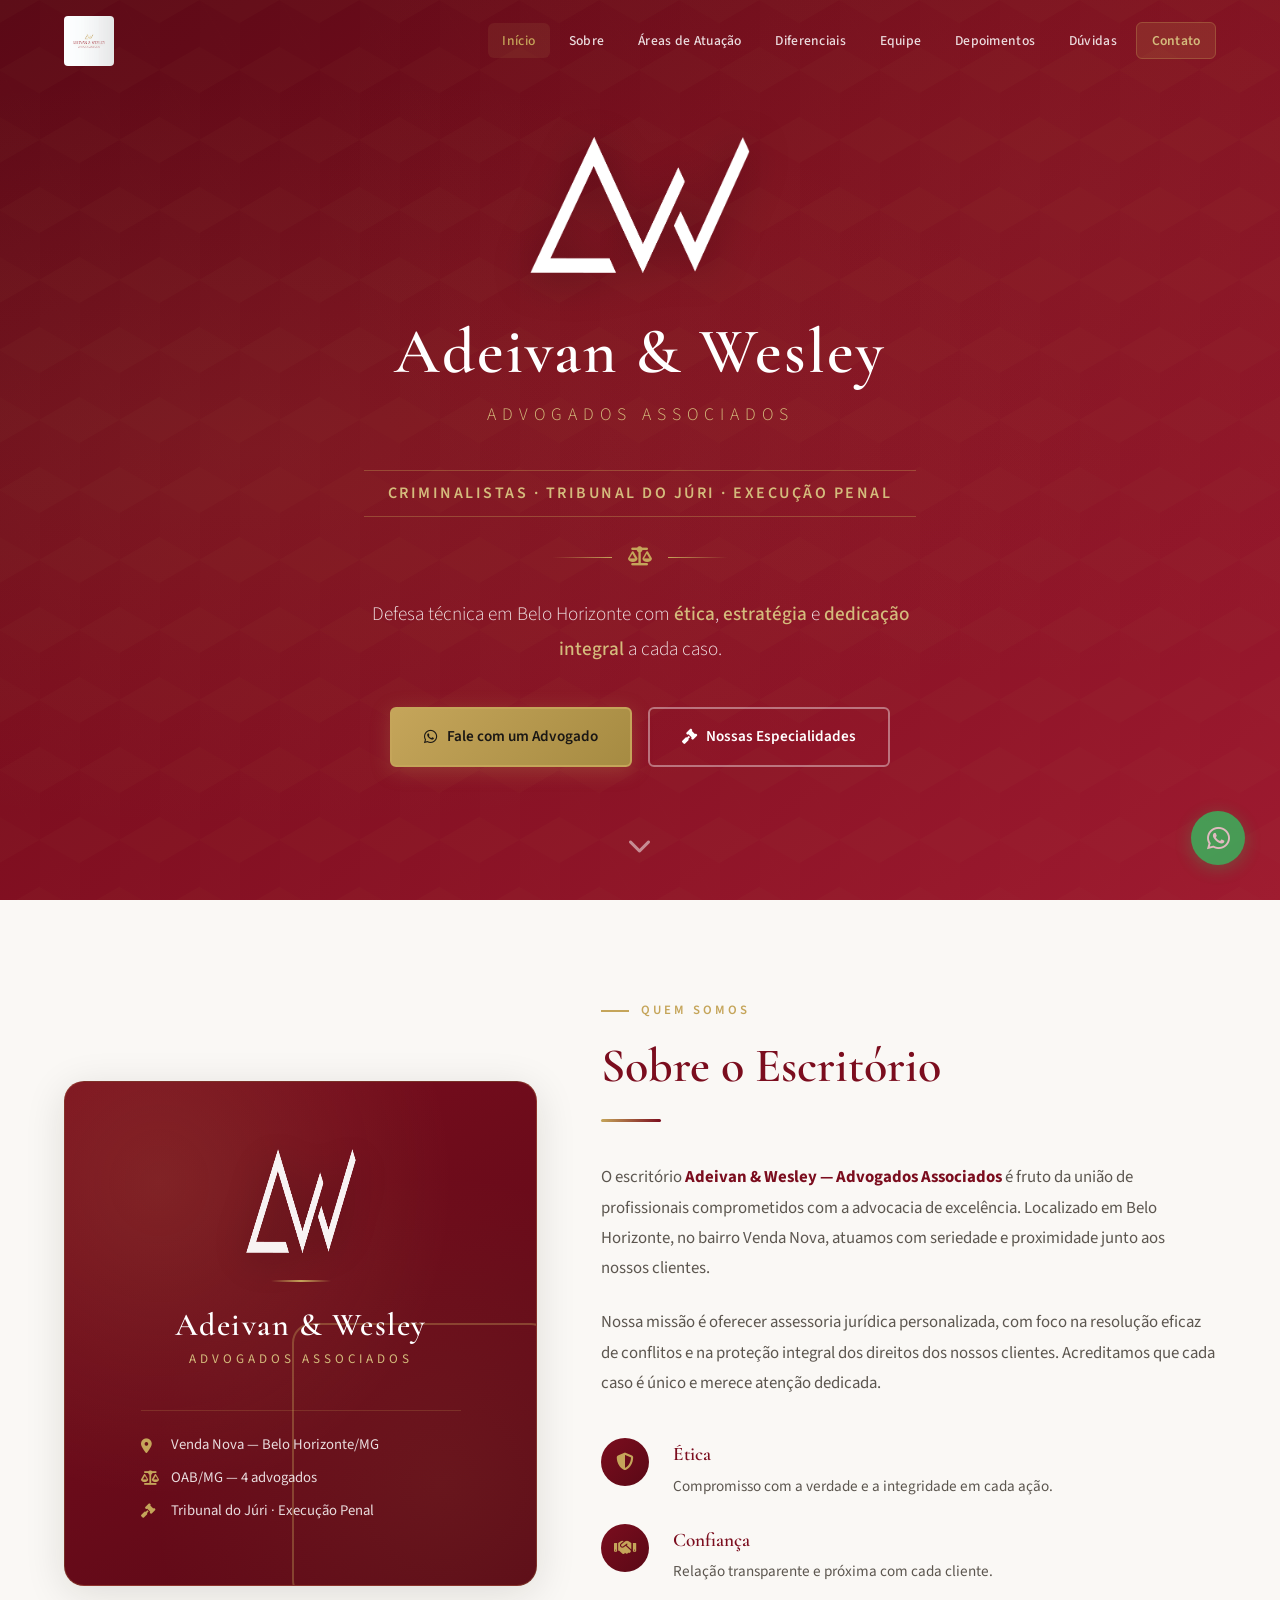
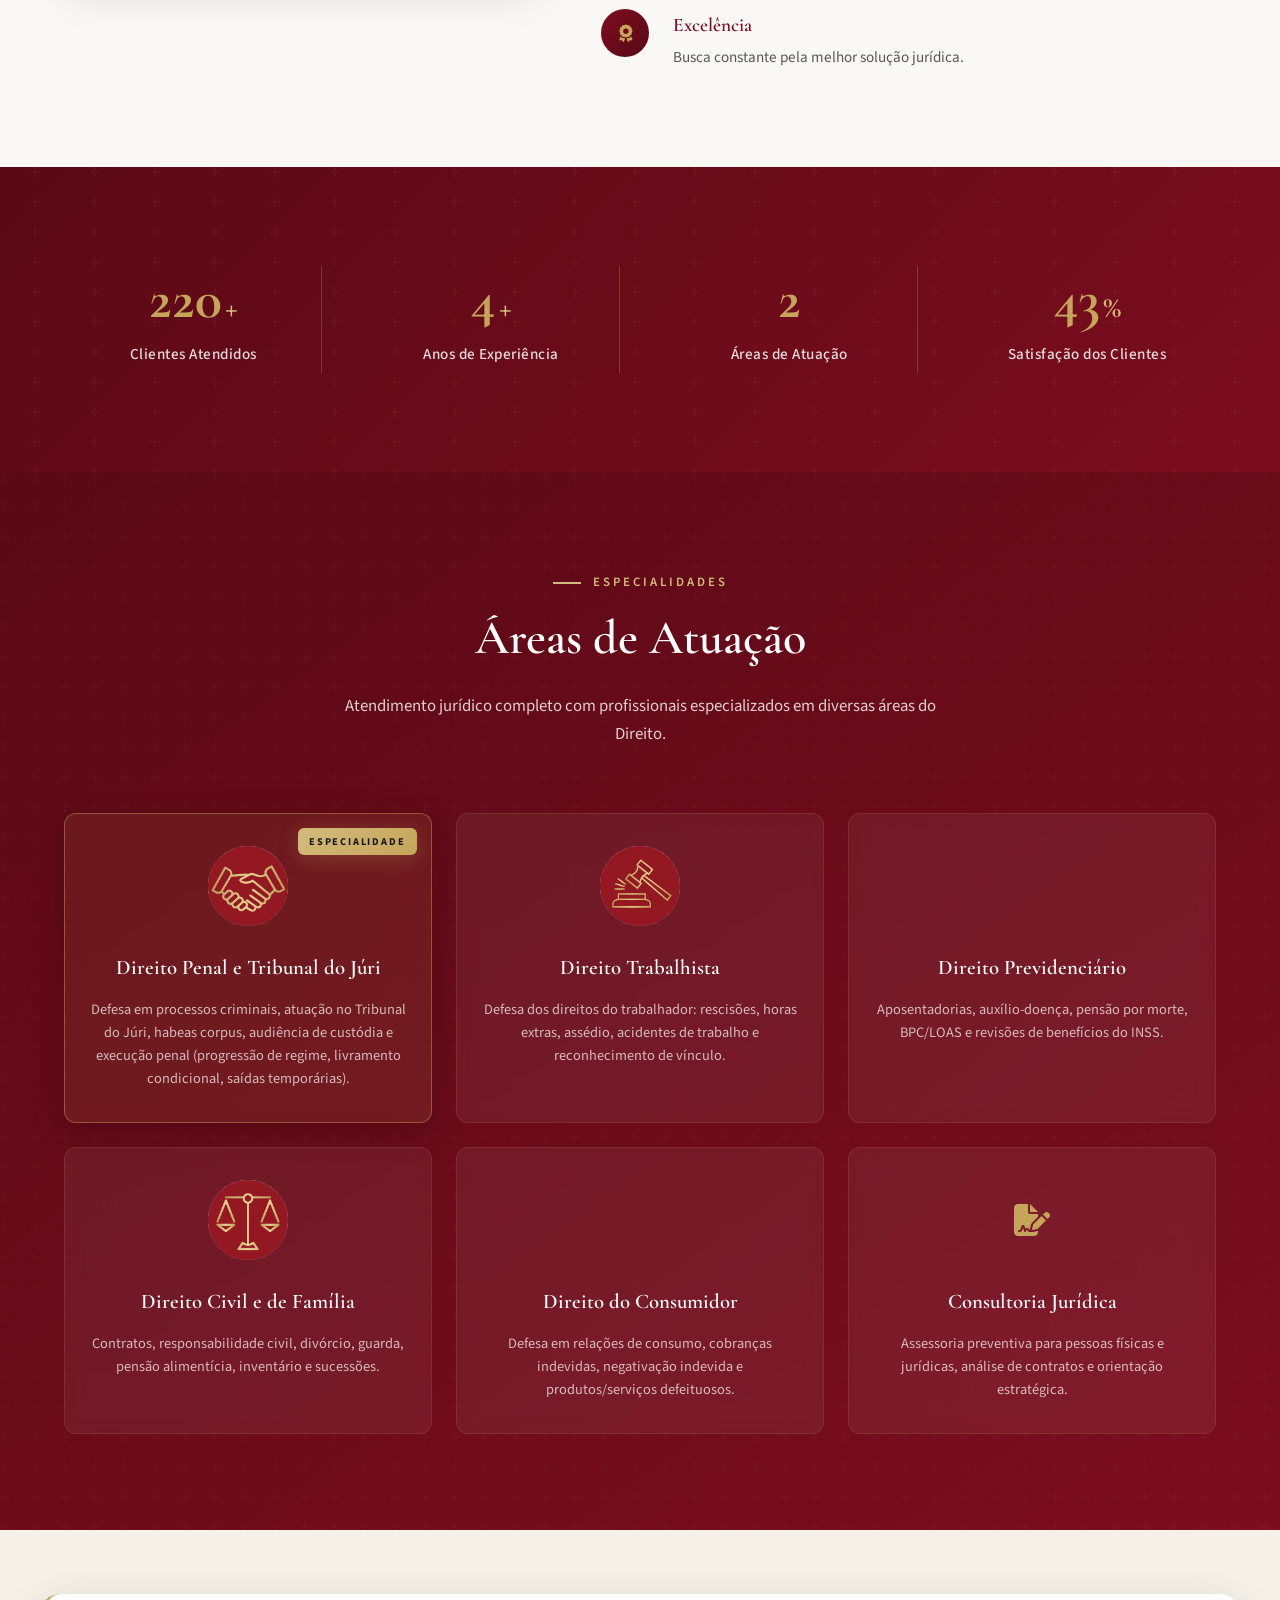
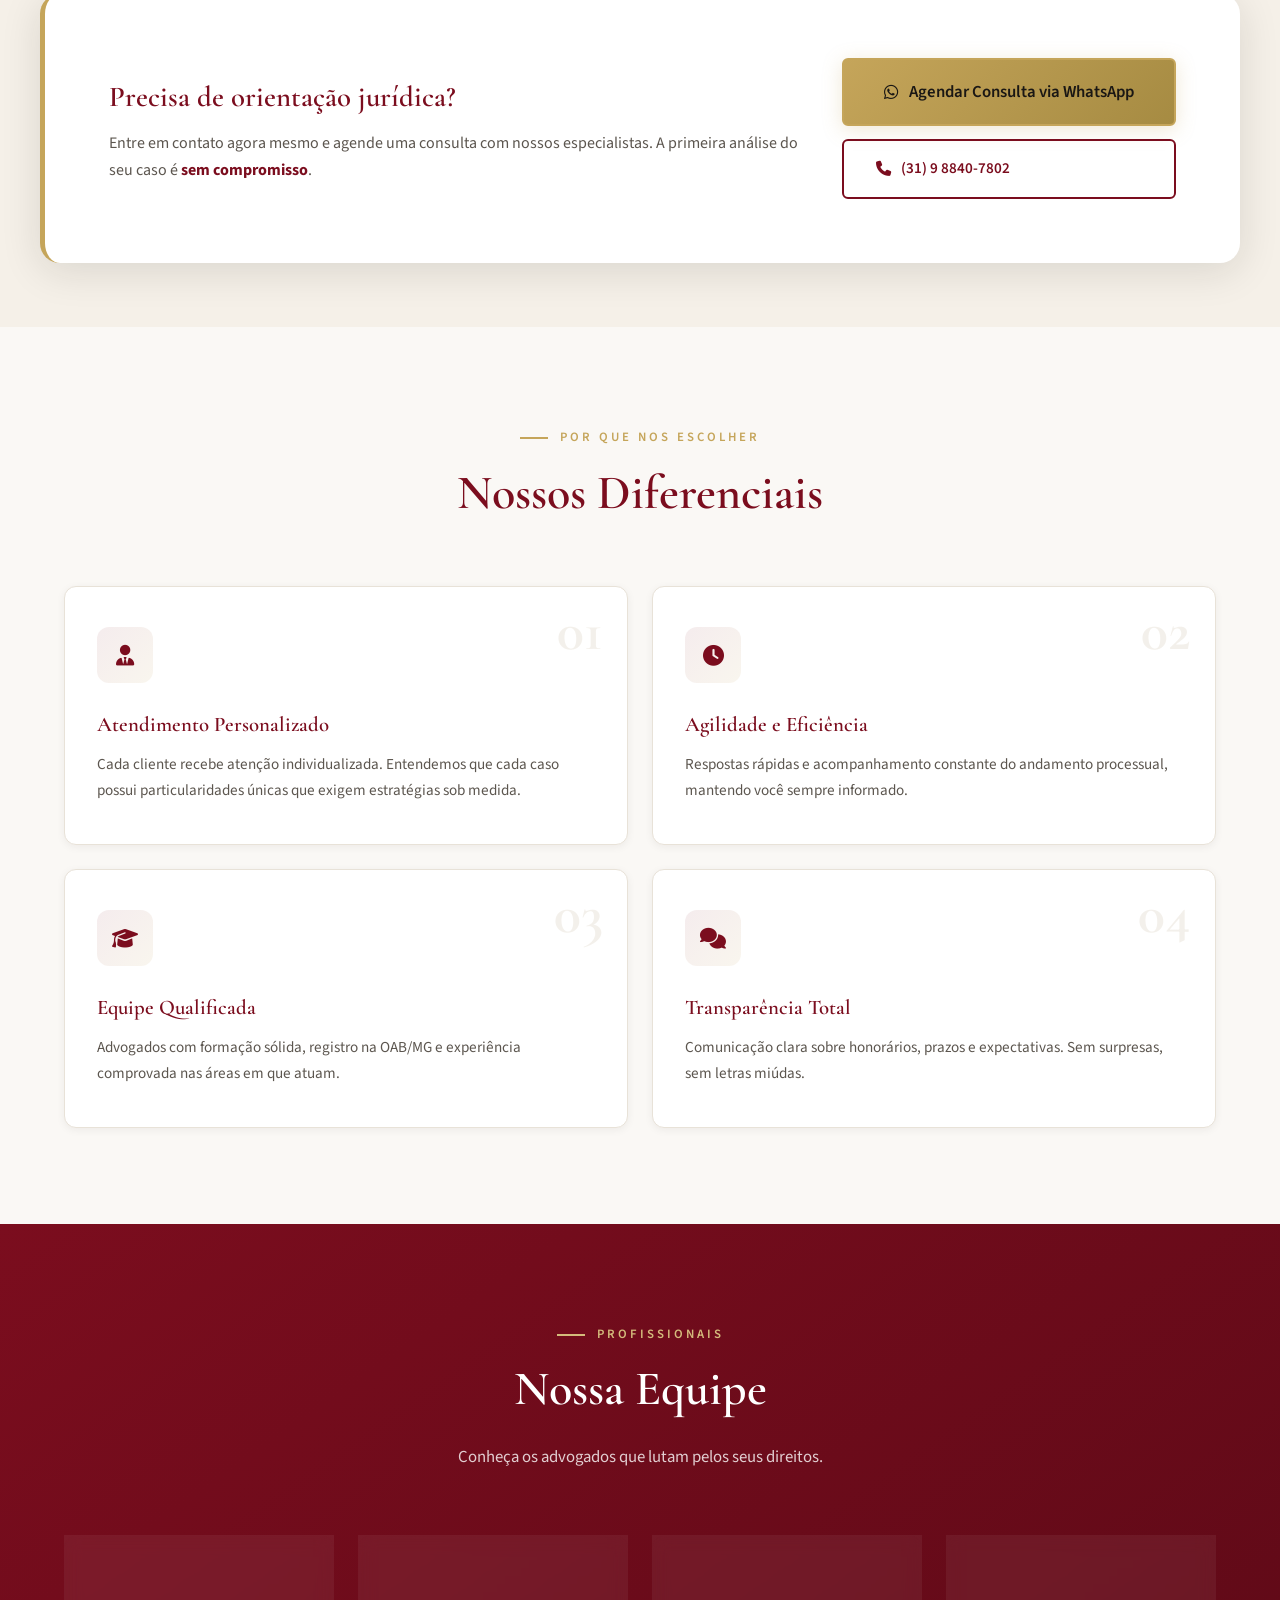
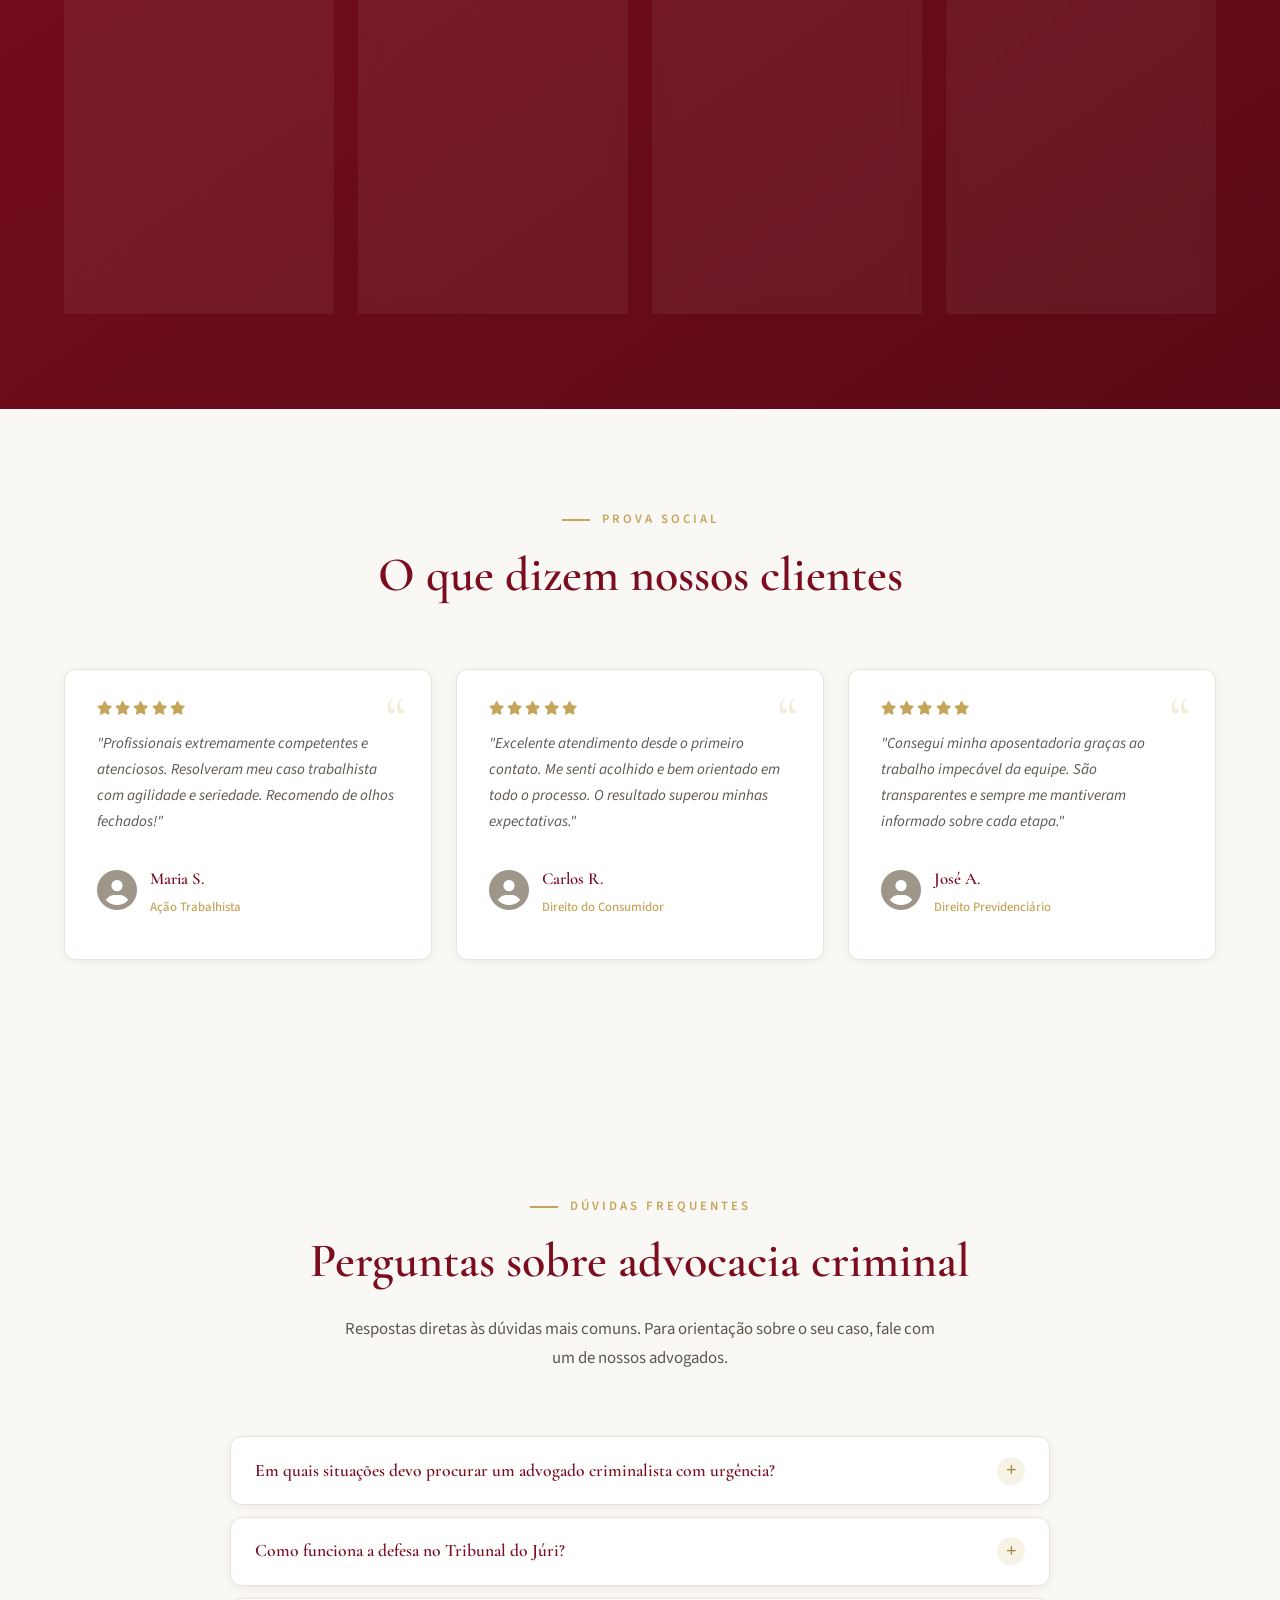
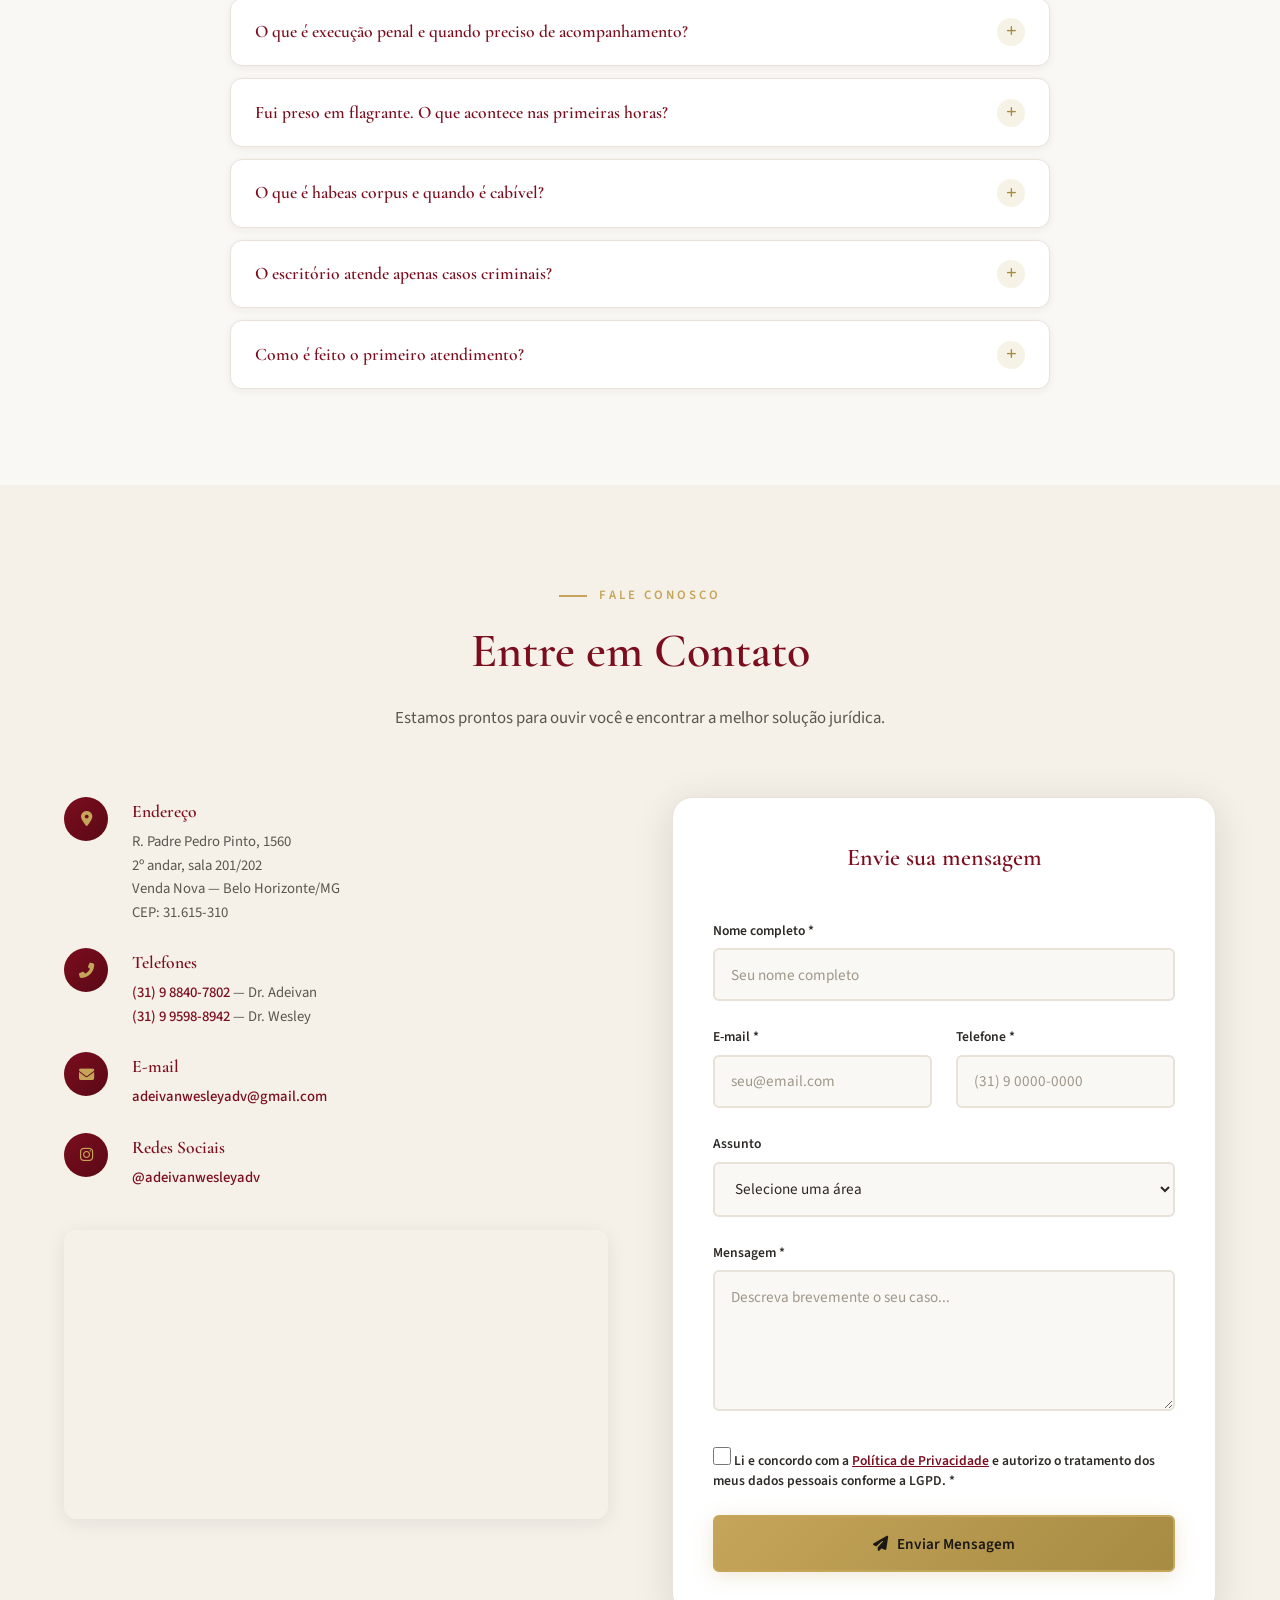
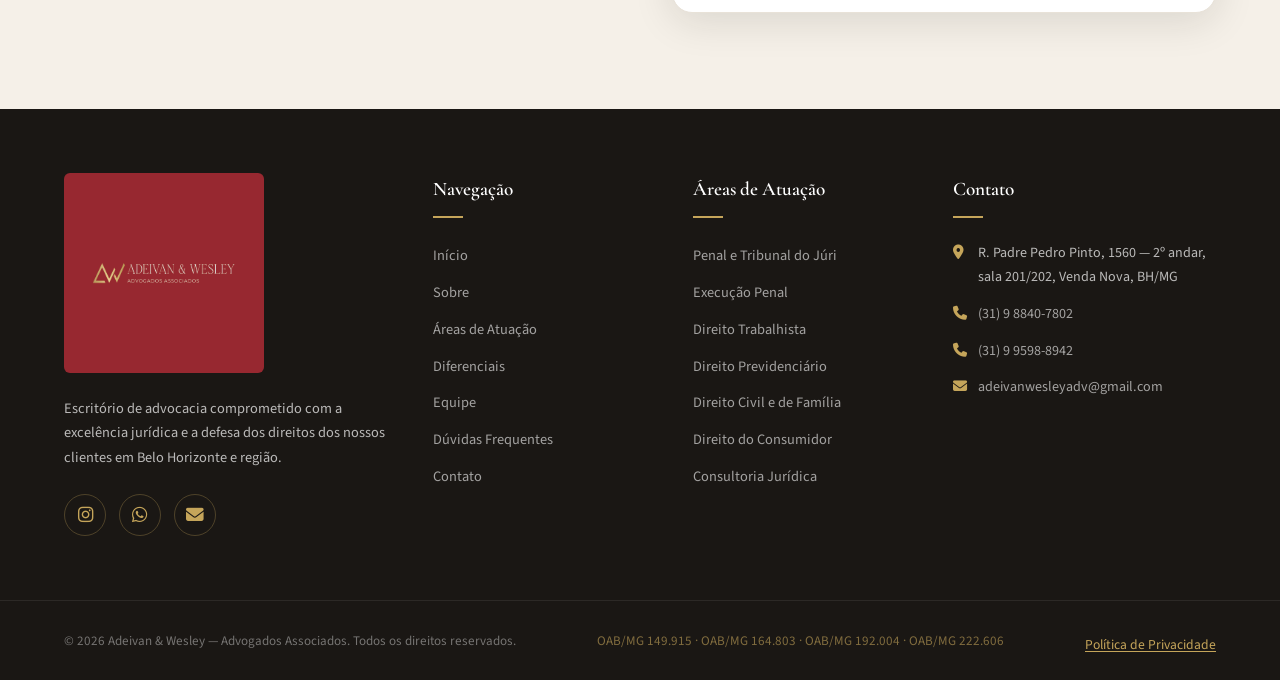
==== commit 307e6b7c: "Configurar deploy na Vercel - vercel.json com cleanUrls, headers de segurança e cache - Links intern" ====
--- a/index.html
+++ b/index.html
@@ -785,7 +785,7 @@
                         <div class="contato__form-group contato__form-group--lgpd">
                             <label class="contato__lgpd-label">
                                 <input type="checkbox" id="lgpdConsent" name="lgpdConsent" required>
-                                <span>Li e concordo com a <a href="politica-de-privacidade.html" target="_blank" rel="noopener">Política de Privacidade</a> e autorizo o tratamento dos meus dados pessoais conforme a LGPD. *</span>
+                                <span>Li e concordo com a <a href="politica-de-privacidade" target="_blank" rel="noopener">Política de Privacidade</a> e autorizo o tratamento dos meus dados pessoais conforme a LGPD. *</span>
                             </label>
                             <span class="contato__form-error">Você precisa aceitar a Política de Privacidade.</span>
                         </div>
@@ -862,7 +862,7 @@
                 <p class="footer__oab">OAB/MG 149.915 &middot; OAB/MG 164.803 &middot; OAB/MG 192.004 &middot; OAB/MG
                     222.606</p>
                 <p class="footer__legal-links">
-                    <a href="politica-de-privacidade.html">Política de Privacidade</a>
+                    <a href="politica-de-privacidade">Política de Privacidade</a>
                 </p>
             </div>
         </div>
